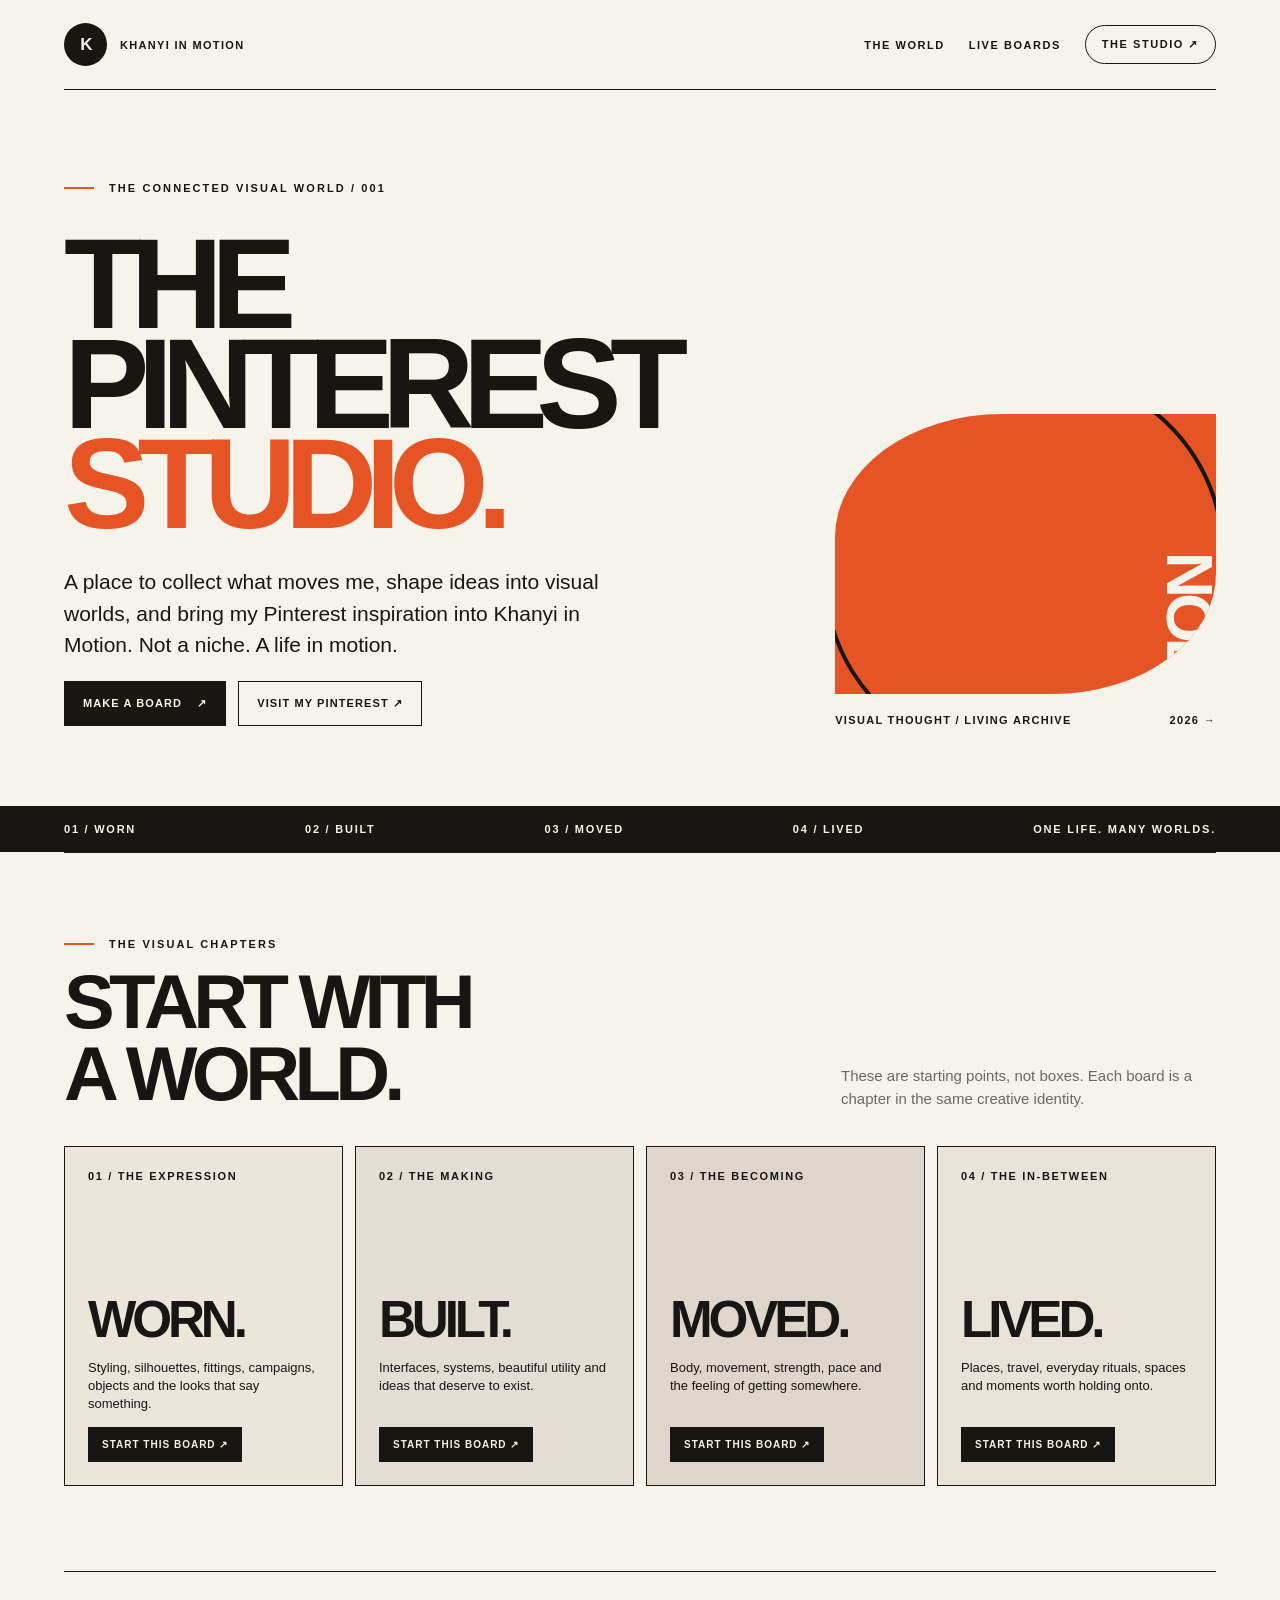
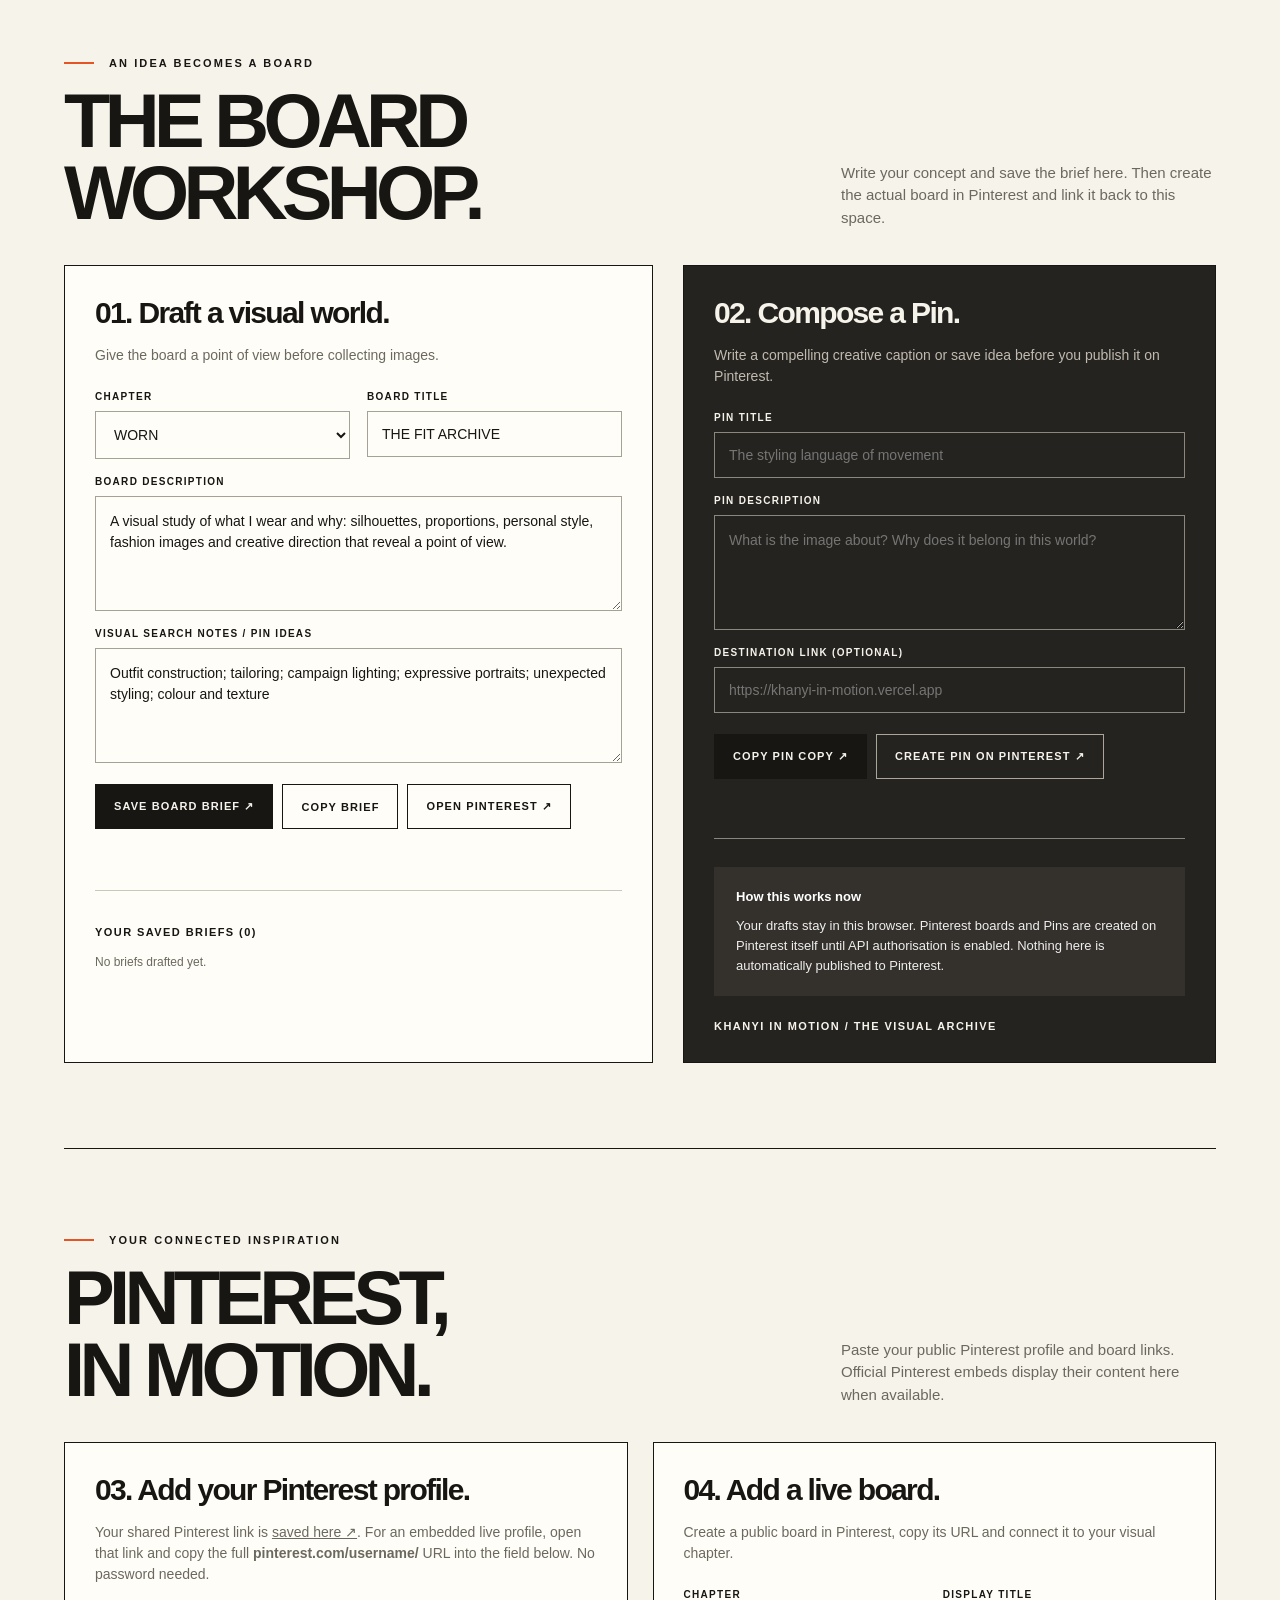
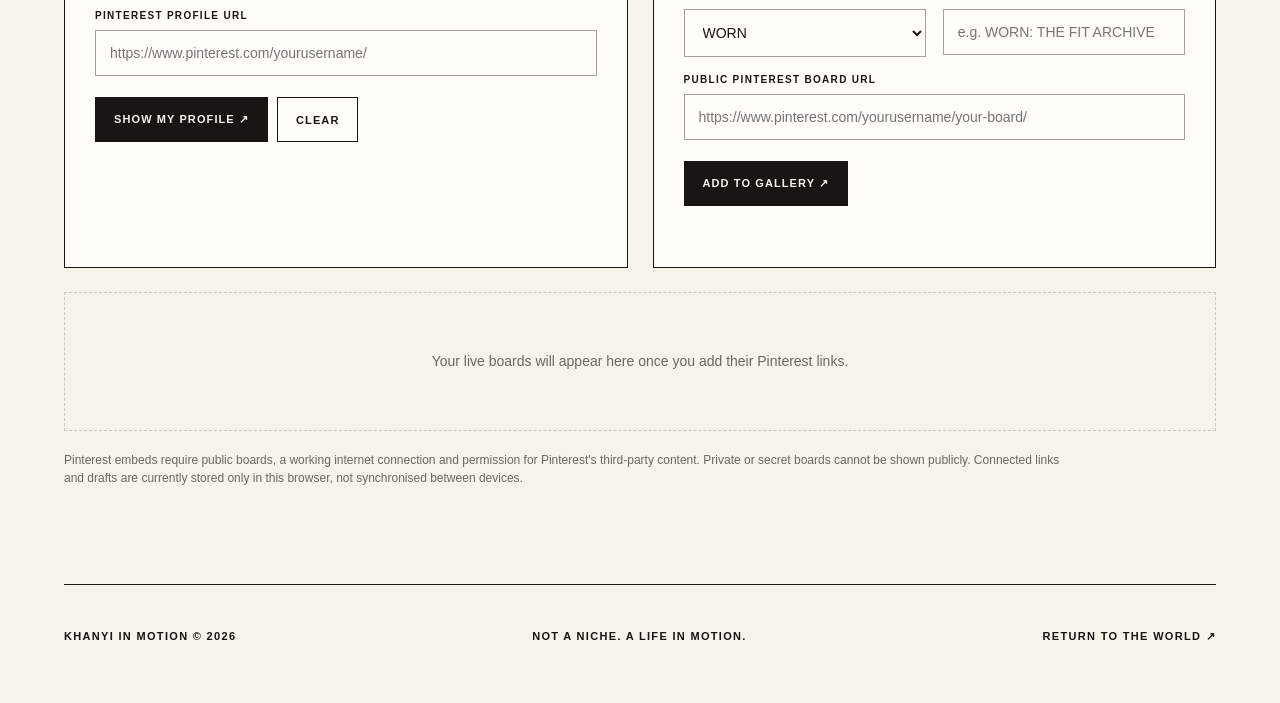
==== pinterest/index.html @ 7d97d0b6 "Link Siya's shared Pinterest URL from Pinterest Studio" ====
<!doctype html>
<html lang="en">
<head>
<meta charset="utf-8">
<meta name="viewport" content="width=device-width,initial-scale=1">
<meta name="theme-color" content="#f6f3eb">
<meta name="description" content="The Pinterest Studio — a living visual archive for Khanyi in Motion. Draft creative boards, connect public Pinterest boards and display them together.">
<title>Pinterest Studio — Khanyi in Motion</title>
<style>
:root{--paper:#f6f3eb;--ink:#171613;--line:#cbc7bd;--muted:#6b695f;--orange:#e65426;--cream:#ebe6da;--dark:#25231f;--white:#fffdf7}
*{box-sizing:border-box}html{scroll-behavior:smooth}body{margin:0;background:var(--paper);color:var(--ink);font-family:Arial,Helvetica,sans-serif;-webkit-font-smoothing:antialiased}
a{color:inherit}button,input,textarea,select{font:inherit}button{cursor:pointer}button:disabled{opacity:.55;cursor:not-allowed}
.skip{position:absolute;left:-9999px}.skip:focus{left:12px;top:10px;background:#fff;padding:12px;z-index:10}
.shell{max-width:1440px;padding:0 5vw;margin:auto}
.site-header{height:90px;display:flex;align-items:center;justify-content:space-between;border-bottom:1px solid var(--ink);gap:20px}
.wordmark{display:flex;align-items:center;gap:13px;text-decoration:none;font-size:11px;font-weight:900;letter-spacing:.12em}
.mark{display:grid;place-items:center;width:43px;height:43px;border-radius:50%;background:var(--ink);color:var(--paper);font-size:17px;letter-spacing:-.1em}
.header-nav{display:flex;align-items:center;gap:24px;font-size:11px;text-transform:uppercase;letter-spacing:.14em;font-weight:800}
.header-nav a{text-decoration:none}.header-nav a:hover{text-decoration:underline}
.header-nav .pill{border:1px solid var(--ink);border-radius:50px;padding:12px 16px}
.hero{display:grid;grid-template-columns:1.3fr .7fr;gap:5vw;padding:92px 0 80px;position:relative}
.eyebrow{font-size:11px;font-weight:900;letter-spacing:.19em;text-transform:uppercase;display:flex;gap:15px;align-items:center}
.eyebrow:before{content:"";width:30px;height:2px;background:var(--orange)}
h1,h2,h3,p{margin-top:0}
h1{font-size:clamp(68px,10vw,156px);letter-spacing:-.092em;line-height:.78;margin:40px 0 33px;font-weight:900;max-width:850px}
h1 span{color:var(--orange)}
.hero-copy{font-size:clamp(16px,1.8vw,21px);line-height:1.48;max-width:550px}
.hero-actions{display:flex;flex-wrap:wrap;align-items:center;gap:12px}
.hero-aside{display:flex;flex-direction:column;align-items:stretch;justify-content:flex-end;gap:20px}
.art{background:var(--orange);min-height:280px;position:relative;overflow:hidden;border-radius:44% 0 43% 0}
.art:before{content:"";position:absolute;width:105%;height:135%;top:-15%;left:-4%;border:4px solid var(--ink);border-radius:50%;transform:rotate(-32deg)}
.art:after{content:"MOTION";position:absolute;bottom:18px;right:18px;color:var(--paper);font-size:clamp(28px,5vw,70px);letter-spacing:-.08em;font-weight:900;transform:rotate(-90deg);transform-origin:80% 0}
.aside-note{display:flex;justify-content:space-between;gap:18px;font-size:11px;font-weight:700;letter-spacing:.12em;text-transform:uppercase}
.strip{background:var(--ink);color:var(--paper);padding:17px 0}
.strip .shell{display:flex;justify-content:space-between;gap:15px;flex-wrap:wrap;font-size:11px;letter-spacing:.16em;font-weight:900;text-transform:uppercase}
.section{padding:85px 0;border-top:1px solid var(--ink)}
.section-head{display:flex;align-items:flex-end;justify-content:space-between;gap:28px;margin-bottom:36px}
.section h2{font-size:clamp(40px,6vw,76px);letter-spacing:-.075em;line-height:.95;margin:16px 0 0;font-weight:900}
.section-head>p{max-width:375px;font-size:15px;color:var(--muted);line-height:1.5;margin-bottom:0}
.world-grid{display:grid;grid-template-columns:repeat(4,minmax(0,1fr));gap:12px}
.world-card{min-height:340px;border:1px solid var(--ink);padding:23px;display:flex;flex-direction:column;align-items:flex-start;transition:transform .18s,background .18s;background:var(--cream)}
.world-card:hover{transform:translateY(-5px)}
.world-card:nth-child(2){background:#e2ded3}.world-card:nth-child(3){background:#ded6ca}.world-card:nth-child(4){background:#e7e3d6}
.world-num{font-size:11px;letter-spacing:.15em;font-weight:900}
.world-title{font-size:clamp(36px,4vw,58px);letter-spacing:-.08em;line-height:1;margin:auto 0 14px;font-weight:900}
.world-desc{font-size:13px;line-height:1.4;max-width:230px;min-height:55px}
.cta{appearance:none;background:var(--ink);color:var(--paper);border:1px solid var(--ink);padding:15px 18px;font-size:11px;font-weight:900;letter-spacing:.1em;text-transform:uppercase;display:inline-flex;gap:15px;align-items:center;justify-content:center;text-decoration:none;transition:background .2s,color .2s}
.cta:hover{background:var(--orange);border-color:var(--orange);color:white}
.cta.alt{background:transparent;color:var(--ink)}.cta.alt:hover{background:var(--ink);color:white}
.cta.small{padding:11px 13px;font-size:10px}
.workspace{display:grid;grid-template-columns:minmax(0,1.05fr) minmax(0,.95fr);gap:30px}
.panel{border:1px solid var(--ink);background:var(--white);padding:30px}
.panel.dark{background:var(--dark);color:var(--paper)}
.panel h3{font-size:30px;letter-spacing:-.055em;margin:0 0 15px}
.panel-intro{color:var(--muted);font-size:14px;line-height:1.5;margin-bottom:25px}
.panel.dark .panel-intro{color:#c0bab0}
form{margin:0}.fields{display:grid;grid-template-columns:repeat(2,minmax(0,1fr));gap:17px}
.field{display:flex;flex-direction:column;gap:9px;min-width:0}.field.full{grid-column:1/-1}
.field label{font-size:10px;font-weight:900;text-transform:uppercase;letter-spacing:.13em}
.field input,.field textarea,.field select{background:transparent;color:var(--ink);border:1px solid #a5a196;border-radius:0;padding:14px;width:100%;outline:0;font-size:14px}
.field textarea{resize:vertical;min-height:115px;line-height:1.5}
.field input:focus,.field textarea:focus,.field select:focus{border-color:var(--orange);box-shadow:0 0 0 1px var(--orange)}
.panel.dark .field input,.panel.dark .field textarea,.panel.dark .field select{color:var(--paper);border-color:#8b877d}
.panel.dark .field select option{color:#222}
.actions{display:flex;flex-wrap:wrap;gap:9px;margin-top:21px}
.notice{font-size:12px;line-height:1.5;color:var(--muted);margin:20px 0 0}
.panel.dark .notice{color:#d5cfc4}
.alert{margin:15px 0 0;min-height:16px;font-size:12px;font-weight:700;color:var(--orange)}
.draft-list{margin-top:30px;border-top:1px solid var(--line);padding-top:20px}
.draft-list>h4{font-size:11px;letter-spacing:.13em;text-transform:uppercase}
.draft-item{display:flex;justify-content:space-between;gap:14px;padding:15px 0;border-bottom:1px solid var(--line);align-items:center}
.draft-item strong{display:block;font-size:15px}.draft-item span{display:block;font-size:11px;color:var(--muted);margin-top:5px}
.ghost-btn{background:none;border:0;padding:7px;color:var(--muted);text-decoration:underline;font-size:11px;cursor:pointer}
.ghost-btn:hover{color:var(--orange)}
.pin-divider{height:1px;background:#89867e;margin:28px 0}
.helpbox{padding:20px 22px;background:#34312d;color:#eee;line-height:1.55;font-size:13px}
.helpbox b{color:#fff}
.live-intro{display:grid;grid-template-columns:1fr 1fr;gap:25px;margin-bottom:24px}
.live-grid{display:grid;grid-template-columns:1fr 1fr;gap:25px}
.board-view{border:1px solid var(--ink);padding:18px;background:var(--white);min-width:0}
.board-view .embed-frame{min-height:250px;display:flex;align-items:flex-start;overflow:hidden;width:100%;padding-top:12px}
.board-view h3{font-size:22px;letter-spacing:-.045em;margin:10px 0}
.board-meta{font-size:10px;font-weight:900;letter-spacing:.13em;color:var(--orange);text-transform:uppercase}
.board-view a.external{font-size:11px;font-weight:800}
.board-toolbar{display:flex;justify-content:space-between;align-items:center;gap:12px}
.profile-view{padding:16px 0;min-height:30px;overflow:hidden}
.profile-view:empty{display:none}
.empty{padding:58px 20px;text-align:center;border:1px dashed var(--line);color:var(--muted);font-size:14px;line-height:1.5}
.full-span{grid-column:1/-1}
.small-print{font-size:12px;line-height:1.5;color:var(--muted);max-width:1000px}
footer{border-top:1px solid var(--ink);padding:45px 0 60px;display:flex;flex-wrap:wrap;justify-content:space-between;gap:20px;font-size:11px;font-weight:800;letter-spacing:.12em;text-transform:uppercase}
footer a{text-decoration:none}footer a:hover{text-decoration:underline}
@media(max-width:1000px){.world-grid{grid-template-columns:repeat(2,1fr)}.world-card{min-height:290px}.hero{padding:65px 0;grid-template-columns:1.4fr .6fr}.art{min-height:220px}}
@media(max-width:720px){.shell{padding:0 20px}.site-header{height:75px}.header-nav{gap:12px;font-size:9px}.header-nav .pill{padding:10px}.hero{display:block;padding:54px 0 65px}.hero-aside{display:none}h1{font-size:clamp(62px,16vw,110px);margin:34px 0}.hero-copy{font-size:17px}.section{padding:60px 0}.section-head{display:block}.section-head>p{margin-top:20px}.workspace,.live-intro,.live-grid{grid-template-columns:1fr}.panel{padding:22px}.world-grid{gap:8px}.world-card{min-height:275px;padding:17px}.world-title{font-size:38px}.world-desc{font-size:12px}.fields{grid-template-columns:1fr}.field.full{grid-column:auto}.strip .shell{gap:9px;font-size:9px}.header-nav a:first-child{display:none}}
@media(prefers-reduced-motion:reduce){html{scroll-behavior:auto}.world-card,.cta{transition:none}}
</style>
</head>
<body>
<a class="skip" href="#main">Skip to content</a>
<div class="shell">
  <header class="site-header">
    <a class="wordmark" href="/" aria-label="Return to Khanyi in Motion"><span class="mark">K</span><span>KHANYI IN MOTION</span></a>
    <nav class="header-nav" aria-label="Main"><a href="/">The world</a><a href="#boards">Live boards</a><a href="#studio" class="pill">The studio ↗</a></nav>
  </header>
  <main id="main">
    <section class="hero" aria-labelledby="hero-title">
      <div><div class="eyebrow">The connected visual world / 001</div>
        <h1 id="hero-title">THE<br>PINTEREST<br><span>STUDIO.</span></h1>
        <p class="hero-copy">A place to collect what moves me, shape ideas into visual worlds, and bring my Pinterest inspiration into Khanyi in Motion. Not a niche. A life in motion.</p>
        <div class="hero-actions"><a class="cta" href="#studio">Make a board <span aria-hidden="true">↗</span></a><a class="cta alt" href="https://pin.it/44q5RBLH4" target="_blank" rel="noopener noreferrer">Visit my Pinterest ↗</a></div>
      </div>
      <aside class="hero-aside" aria-hidden="true"><div class="art"></div><div class="aside-note"><span>Visual thought / living archive</span><span>2026 →</span></div></aside>
    </section>
  </main>
</div>
<div class="strip"><div class="shell"><span>01 / WORN</span><span>02 / BUILT</span><span>03 / MOVED</span><span>04 / LIVED</span><span>ONE LIFE. MANY WORLDS.</span></div></div>
<div class="shell">
  <section class="section" id="worlds" aria-labelledby="worlds-title">
    <div class="section-head"><div><div class="eyebrow">The visual chapters</div><h2 id="worlds-title">START WITH<br>A WORLD.</h2></div><p>These are starting points, not boxes. Each board is a chapter in the same creative identity.</p></div>
    <div class="world-grid">
      <article class="world-card"><div class="world-num">01 / THE EXPRESSION</div><div class="world-title">WORN.</div><p class="world-desc">Styling, silhouettes, fittings, campaigns, objects and the looks that say something.</p><button class="cta small" type="button" data-template="WORN">Start this board ↗</button></article>
      <article class="world-card"><div class="world-num">02 / THE MAKING</div><div class="world-title">BUILT.</div><p class="world-desc">Interfaces, systems, beautiful utility and ideas that deserve to exist.</p><button class="cta small" type="button" data-template="BUILT">Start this board ↗</button></article>
      <article class="world-card"><div class="world-num">03 / THE BECOMING</div><div class="world-title">MOVED.</div><p class="world-desc">Body, movement, strength, pace and the feeling of getting somewhere.</p><button class="cta small" type="button" data-template="MOVED">Start this board ↗</button></article>
      <article class="world-card"><div class="world-num">04 / THE IN-BETWEEN</div><div class="world-title">LIVED.</div><p class="world-desc">Places, travel, everyday rituals, spaces and moments worth holding onto.</p><button class="cta small" type="button" data-template="LIVED">Start this board ↗</button></article>
    </div>
  </section>
  <section class="section" id="studio" aria-labelledby="studio-title">
    <div class="section-head"><div><div class="eyebrow">An idea becomes a board</div><h2 id="studio-title">THE BOARD<br>WORKSHOP.</h2></div><p>Write your concept and save the brief here. Then create the actual board in Pinterest and link it back to this space.</p></div>
    <div class="workspace">
      <div class="panel">
        <h3>01. Draft a visual world.</h3><p class="panel-intro">Give the board a point of view before collecting images.</p>
        <form id="draft-form">
          <div class="fields">
            <div class="field"><label for="draft-world">Chapter</label><select id="draft-world"><option>WORN</option><option>BUILT</option><option>MOVED</option><option>LIVED</option></select></div>
            <div class="field"><label for="draft-name">Board title</label><input id="draft-name" maxlength="100" required placeholder="e.g. THE FIT ARCHIVE"></div>
            <div class="field full"><label for="draft-desc">Board description</label><textarea id="draft-desc" required maxlength="490" placeholder="What belongs in this visual world?"></textarea></div>
            <div class="field full"><label for="draft-ideas">Visual search notes / Pin ideas</label><textarea id="draft-ideas" placeholder="Materials, references, silhouettes, settings, lighting, colours..."></textarea></div>
          </div>
          <div class="actions"><button type="submit" class="cta">Save board brief ↗</button><button id="copy-brief" class="cta alt" type="button">Copy brief</button><button id="open-pinterest" class="cta alt" type="button">Open Pinterest ↗</button></div>
          <p id="draft-status" class="alert" role="status" aria-live="polite"></p>
        </form>
        <div class="draft-list"><h4>Your saved briefs <span id="draft-count">(0)</span></h4><div id="draft-items" class="small-print">No briefs drafted yet.</div></div>
      </div>
      <div class="panel dark">
        <h3>02. Compose a Pin.</h3><p class="panel-intro">Write a compelling creative caption or save idea before you publish it on Pinterest.</p>
        <div class="fields">
          <div class="field full"><label for="pin-title">Pin title</label><input id="pin-title" maxlength="100" placeholder="The styling language of movement"></div>
          <div class="field full"><label for="pin-desc">Pin description</label><textarea id="pin-desc" maxlength="500" placeholder="What is the image about? Why does it belong in this world?"></textarea></div>
          <div class="field full"><label for="pin-link">Destination link (optional)</label><input id="pin-link" type="url" placeholder="https://khanyi-in-motion.vercel.app"></div>
        </div>
        <div class="actions"><button id="copy-pin" type="button" class="cta">Copy Pin copy ↗</button><a class="cta alt" style="color:inherit;border-color:#aca69a" target="_blank" rel="noopener noreferrer" href="https://www.pinterest.com/">Create Pin on Pinterest ↗</a></div>
        <p id="pin-status" class="alert" role="status" aria-live="polite"></p>
        <div class="pin-divider"></div>
        <div class="helpbox"><b>How this works now</b><p style="margin:8px 0 0">Your drafts stay in this browser. Pinterest boards and Pins are created on Pinterest itself until API authorisation is enabled. Nothing here is automatically published to Pinterest.</p></div>
        <div style="margin-top:24px;font-size:11px;letter-spacing:.13em;font-weight:900">KHANYI IN MOTION / THE VISUAL ARCHIVE</div>
      </div>
    </div>
  </section>
  <section class="section" id="boards" aria-labelledby="boards-title">
    <div class="section-head"><div><div class="eyebrow">Your connected inspiration</div><h2 id="boards-title">PINTEREST,<br>IN MOTION.</h2></div><p>Paste your public Pinterest profile and board links. Official Pinterest embeds display their content here when available.</p></div>
    <div class="live-intro">
      <div class="panel">
        <h3>03. Add your Pinterest profile.</h3><p class="panel-intro">Your shared Pinterest link is <a href="https://pin.it/44q5RBLH4" target="_blank" rel="noopener noreferrer">saved here ↗</a>. For an embedded live profile, open that link and copy the full <b>pinterest.com/username/</b> URL into the field below. No password needed.</p>
        <form id="profile-form">
          <div class="field"><label for="profile-url">Pinterest profile URL</label><input id="profile-url" type="url" placeholder="https://www.pinterest.com/yourusername/" required></div>
          <div class="actions"><button class="cta" type="submit">Show my profile ↗</button><button id="clear-profile" class="cta alt" type="button">Clear</button></div>
          <p class="alert" id="profile-status" role="status" aria-live="polite"></p>
        </form>
        <div class="profile-view" id="profile-view" aria-label="Embedded Pinterest profile"></div>
      </div>
      <div class="panel">
        <h3>04. Add a live board.</h3><p class="panel-intro">Create a public board in Pinterest, copy its URL and connect it to your visual chapter.</p>
        <form id="board-form">
          <div class="fields">
            <div class="field"><label for="board-world">Chapter</label><select id="board-world"><option>WORN</option><option>BUILT</option><option>MOVED</option><option>LIVED</option></select></div>
            <div class="field"><label for="board-name">Display title</label><input id="board-name" required maxlength="90" placeholder="e.g. WORN: THE FIT ARCHIVE"></div>
            <div class="field full"><label for="board-url">Public Pinterest board URL</label><input id="board-url" type="url" required placeholder="https://www.pinterest.com/yourusername/your-board/"></div>
          </div>
          <div class="actions"><button class="cta" type="submit">Add to gallery ↗</button></div>
          <p class="alert" id="board-status" role="status" aria-live="polite"></p>
        </form>
      </div>
    </div>
    <div class="live-grid" id="board-grid"><div class="empty full-span">Your live boards will appear here once you add their Pinterest links.</div></div>
    <p class="small-print" style="margin-top:20px">Pinterest embeds require public boards, a working internet connection and permission for Pinterest's third-party content. Private or secret boards cannot be shown publicly. Connected links and drafts are currently stored only in this browser, not synchronised between devices.</p>
  </section>
  <footer><span>KHANYI IN MOTION © 2026</span><span>NOT A NICHE. A LIFE IN MOTION.</span><a href="/">Return to the world ↗</a></footer>
</div>
<script>
(function(){
  "use strict";
  var STORAGE="kim-pinterest-studio-v1";
  var templates={
    WORN:{title:"THE FIT ARCHIVE",desc:"A visual study of what I wear and why: silhouettes, proportions, personal style, fashion images and creative direction that reveal a point of view.",ideas:"Outfit construction; tailoring; campaign lighting; expressive portraits; unexpected styling; colour and texture"},
    BUILT:{title:"THINGS I WANT TO BUILD",desc:"Technology can be beautiful. A collection of interfaces, objects, systems and creative ideas that bring utility and feeling together.",ideas:"Editorial interfaces; information architecture; digital product ideas; interaction details; design systems; tangible inventions"},
    MOVED:{title:"A BODY IN MOTION",desc:"Strength, pace and possibility. Visual references for training, transformation, movement, recovery and everything that keeps me becoming.",ideas:"Running photography; training rituals; dynamic poses; sport styling; textures of movement; recovery"},
    LIVED:{title:"THE LIFE BETWEEN",desc:"The places, moments and rituals that shape a life beyond one category: rooms, journeys, ordinary beauty and extraordinary stories.",ideas:"Travel journals; warm interiors; favourite places; tablescapes; daily rituals; fleeting moments"}
  };
  function $(id){return document.getElementById(id)}
  function load(){try{var raw=JSON.parse(localStorage.getItem(STORAGE)||"{}");return {profile:typeof raw.profile==="string"?raw.profile:"",boards:Array.isArray(raw.boards)?raw.boards:[],drafts:Array.isArray(raw.drafts)?raw.drafts:[]}}catch(e){return {profile:"",boards:[],drafts:[]}}}
  var state=load();
  function persist(){try{localStorage.setItem(STORAGE,JSON.stringify(state));return true}catch(e){return false}}
  function status(id,message){$(id).textContent=message}
  function validPinterest(raw,minParts){try{var url=new URL(raw.trim());var host=url.hostname.toLowerCase();if(url.protocol!=="https:"||!(host==="pinterest.com"||host==="www.pinterest.com"||host.endsWith(".pinterest.com")))return null;var parts=url.pathname.split("/").filter(Boolean);if(parts.length<minParts||["pin","search","ideas","settings","business","today","_"].includes(parts[0].toLowerCase()))return null;url.search="";url.hash="";url.hostname="www.pinterest.com";return url.toString()}catch(e){return null}}
  function el(tag,className,textContent){var node=document.createElement(tag);if(className)node.className=className;if(textContent!==undefined)node.textContent=textContent;return node}
  function rebuildPinterest(){if(window.PinUtils&&typeof window.PinUtils.build==="function"){window.PinUtils.build()}else if(!document.querySelector('script[data-pinterest-script]')){var s=document.createElement("script");s.src="https://assets.pinterest.com/js/pinit.js";s.async=true;s.defer=true;s.setAttribute("data-pinterest-script","1");document.body.appendChild(s)}}
  function embedLink(url,kind){var anchor=el("a");anchor.href=url;anchor.setAttribute("data-pin-do",kind);anchor.setAttribute("data-pin-board-width","440");anchor.setAttribute("data-pin-scale-height","270");anchor.setAttribute("data-pin-scale-width","85");anchor.textContent="View on Pinterest";anchor.target="_blank";anchor.rel="noopener noreferrer";return anchor}
  function paintProfile(){var view=$("profile-view");view.replaceChildren();$("profile-url").value=state.profile;if(state.profile){view.appendChild(embedLink(state.profile,"embedUser"));rebuildPinterest()}}
  function paintBoards(){var grid=$("board-grid");grid.replaceChildren();if(!state.boards.length){grid.appendChild(el("div","empty full-span","Your live boards will appear here once you add their Pinterest links."));return}
    state.boards.forEach(function(board){
      var card=el("article","board-view");var bar=el("div","board-toolbar");bar.appendChild(el("span","board-meta",board.world+" / CONNECTED"));
      var del=el("button","ghost-btn","Remove");del.type="button";del.setAttribute("aria-label","Remove "+board.title);
      del.addEventListener("click",function(){state.boards=state.boards.filter(function(b){return b.id!==board.id});persist();paintBoards()});bar.appendChild(del);card.appendChild(bar);
      card.appendChild(el("h3","",board.title));
      var frame=el("div","embed-frame");frame.appendChild(embedLink(board.url,"embedBoard"));card.appendChild(frame);
      var ext=el("a","external","Open original board ↗");ext.href=board.url;ext.target="_blank";ext.rel="noopener noreferrer";card.appendChild(ext);grid.appendChild(card)
    });rebuildPinterest()
  }
  function paintDrafts(){var view=$("draft-items");view.replaceChildren();$("draft-count").textContent="("+state.drafts.length+")";if(!state.drafts.length){view.appendChild(el("p","small-print","No briefs drafted yet."));return}
    state.drafts.forEach(function(d){
      var row=el("div","draft-item");var content=el("div");content.appendChild(el("strong","",d.title));content.appendChild(el("span","",d.world+" / board brief"));row.appendChild(content);
      var controls=el("div");var loadButton=el("button","ghost-btn","Edit");loadButton.type="button";loadButton.addEventListener("click",function(){prefill(d.world,d);$("studio").scrollIntoView({behavior:"smooth"})});controls.appendChild(loadButton);
      var remove=el("button","ghost-btn","Delete");remove.type="button";remove.addEventListener("click",function(){state.drafts=state.drafts.filter(function(item){return item.id!==d.id});persist();paintDrafts()});controls.appendChild(remove);row.appendChild(controls);view.appendChild(row)
    })
  }
  function prefill(world,data){var t=data||templates[world];$("draft-world").value=world;$("draft-name").value=t.title;$("draft-desc").value=t.desc;$("draft-ideas").value=t.ideas;$("draft-status").textContent=""}
  function brief(){return "KHANYI IN MOTION — "+$("draft-world").value+"\nBOARD: "+$("draft-name").value.trim()+"\n\n"+$("draft-desc").value.trim()+"\n\nVISUAL NOTES\n"+$("draft-ideas").value.trim()}
  function copy(text,id){if(navigator.clipboard&&window.isSecureContext){navigator.clipboard.writeText(text).then(function(){status(id,"Copied to clipboard.")}).catch(function(){fallbackCopy(text,id)})}else fallbackCopy(text,id)}
  function fallbackCopy(text,id){var input=document.createElement("textarea");input.value=text;input.style.position="fixed";input.style.left="-9999px";document.body.appendChild(input);input.select();try{document.execCommand("copy");status(id,"Copied to clipboard.")}catch(e){status(id,"Copy failed. Please select and copy your text manually.")}input.remove()}
  document.querySelectorAll("[data-template]").forEach(function(button){button.addEventListener("click",function(){var world=button.getAttribute("data-template");prefill(world);$("studio").scrollIntoView({behavior:"smooth"})})});
  $("draft-form").addEventListener("submit",function(e){e.preventDefault();var entry={id:Date.now().toString(36)+"-"+Math.random().toString(36).slice(2,6),world:$("draft-world").value,title:$("draft-name").value.trim(),desc:$("draft-desc").value.trim(),ideas:$("draft-ideas").value.trim()};if(!entry.title||!entry.desc)return;state.drafts.unshift(entry);state.drafts=state.drafts.slice(0,100);status("draft-status",persist()?"Board brief saved in this browser.":"Unable to save on this device.");paintDrafts()});
  $("copy-brief").addEventListener("click",function(){copy(brief(),"draft-status")});
  $("open-pinterest").addEventListener("click",function(){window.open("https://www.pinterest.com/","_blank","noopener,noreferrer");status("draft-status","Create the board on Pinterest, then paste its public URL in section 04 below.")});
  $("copy-pin").addEventListener("click",function(){var copyText=[$("pin-title").value.trim(),$("pin-desc").value.trim(),$("pin-link").value.trim()].filter(Boolean).join("\n\n");if(copyText)copy(copyText,"pin-status");else status("pin-status","Write a title or description first.")});
  $("profile-form").addEventListener("submit",function(e){e.preventDefault();var url=validPinterest($("profile-url").value,1);if(!url||new URL(url).pathname.split("/").filter(Boolean).length!==1){status("profile-status","Enter a full Pinterest profile URL ending in your username.");return}state.profile=url;persist();paintProfile();status("profile-status","Profile link saved in this browser.")});
  $("clear-profile").addEventListener("click",function(){state.profile="";persist();paintProfile();status("profile-status","Profile link cleared.")});
  $("board-form").addEventListener("submit",function(e){e.preventDefault();var url=validPinterest($("board-url").value,2);if(!url){status("board-status","Enter a public Pinterest board URL with username and board slug.");return}var name=$("board-name").value.trim();if(!name)return;var exists=state.boards.some(function(item){return item.url===url});if(exists){status("board-status","That board has already been added.");return}
    state.boards.unshift({id:Date.now().toString(36)+"-"+Math.random().toString(36).slice(2,6),world:$("board-world").value,title:name,url:url});persist();paintBoards();$("board-name").value="";$("board-url").value="";status("board-status","Board added. Pinterest may take a moment to render its embed.")
  });
  prefill("WORN");paintDrafts();paintBoards();paintProfile()
})();
</script>
<noscript><div style="padding:24px;background:#fff6eb">JavaScript is required to save briefs and display connected Pinterest boards.</div></noscript>
</body>
</html>
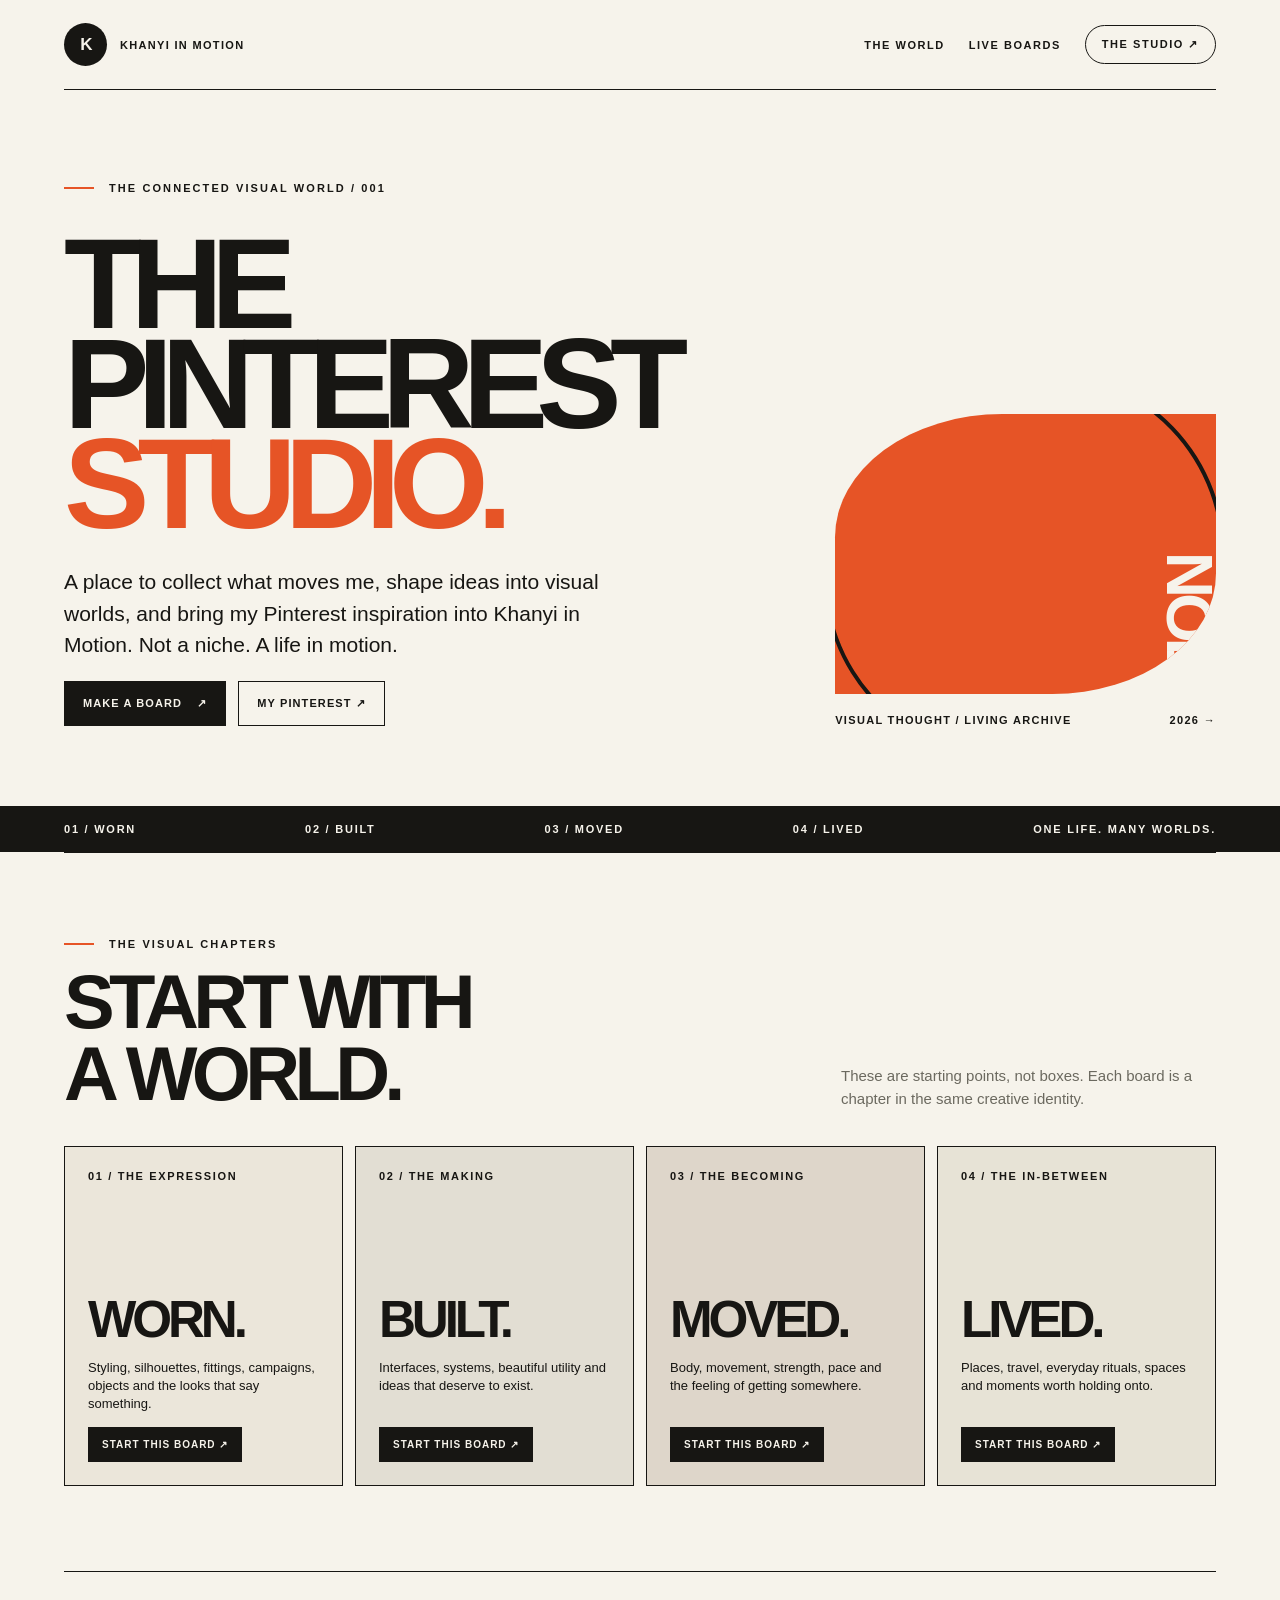
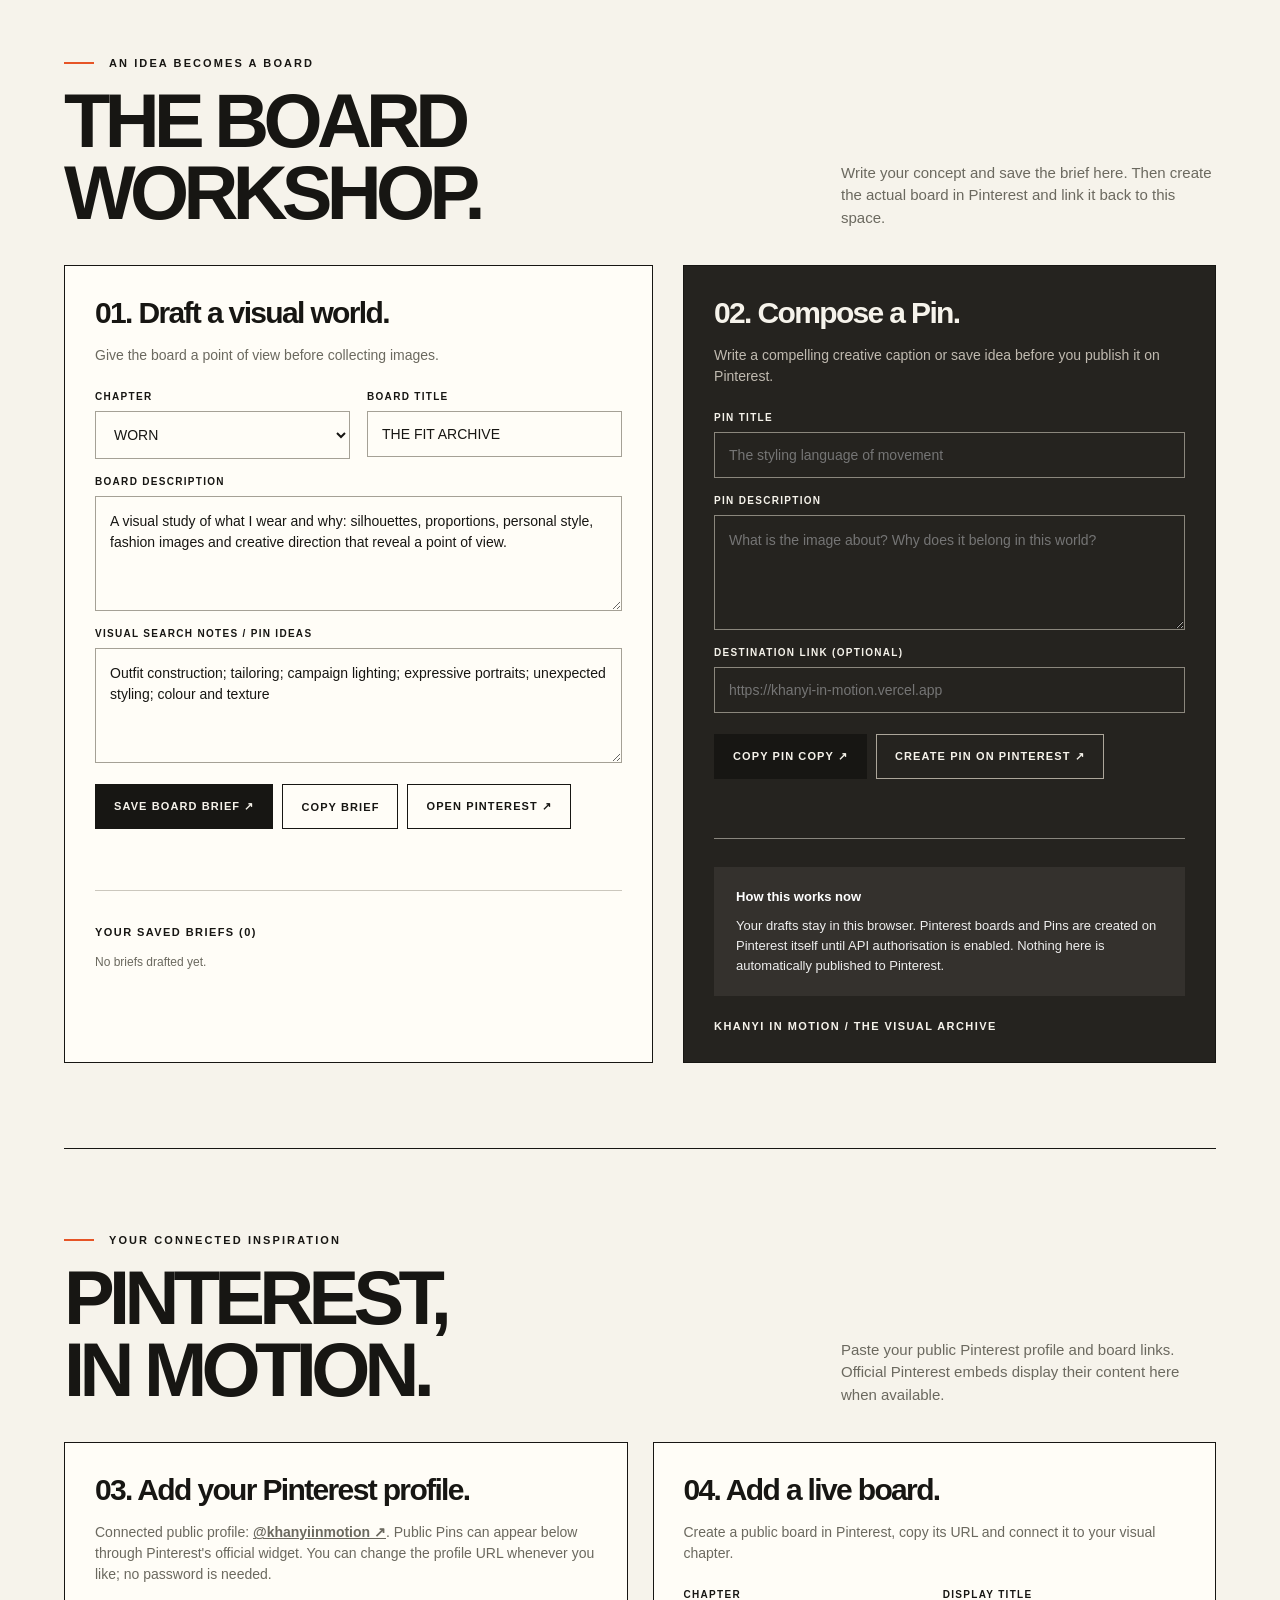
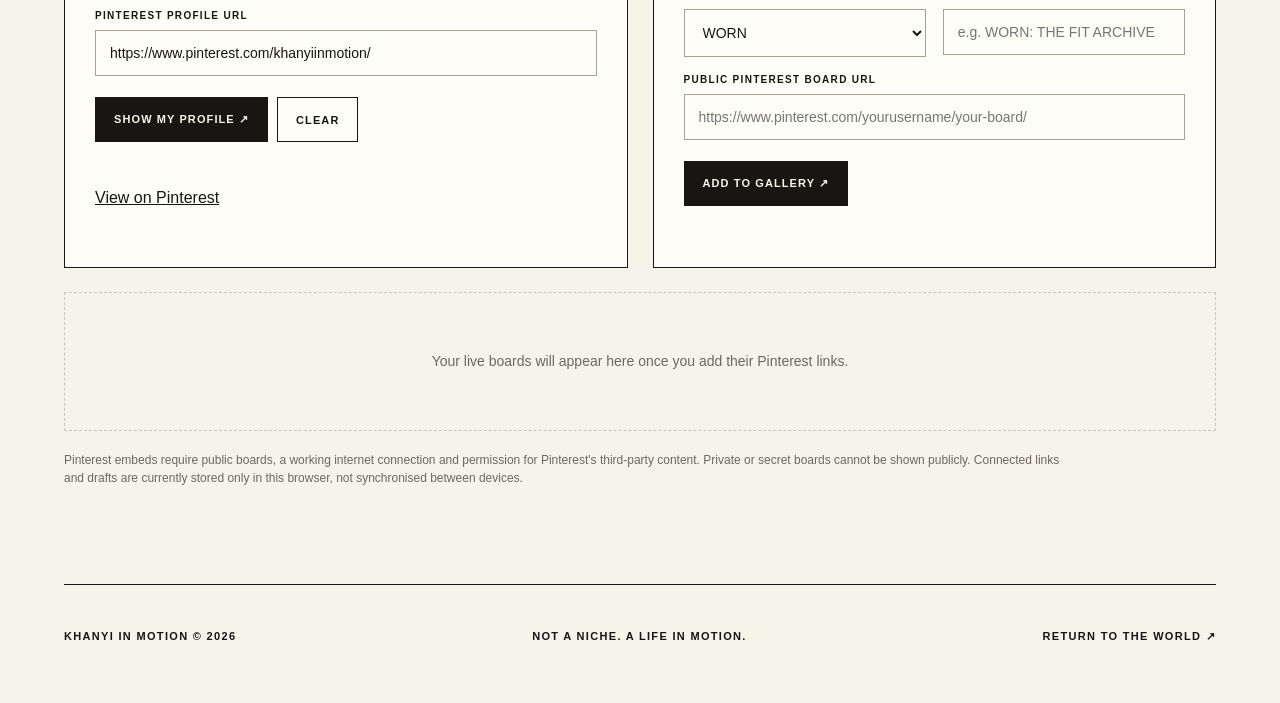
==== commit e49ad97a: "Embed verified @khanyiinmotion Pinterest profile by default" ====
--- a/pinterest/index.html
+++ b/pinterest/index.html
@@ -107,7 +107,7 @@
       <div><div class="eyebrow">The connected visual world / 001</div>
         <h1 id="hero-title">THE<br>PINTEREST<br><span>STUDIO.</span></h1>
         <p class="hero-copy">A place to collect what moves me, shape ideas into visual worlds, and bring my Pinterest inspiration into Khanyi in Motion. Not a niche. A life in motion.</p>
-        <div class="hero-actions"><a class="cta" href="#studio">Make a board <span aria-hidden="true">↗</span></a><a class="cta alt" href="https://pin.it/44q5RBLH4" target="_blank" rel="noopener noreferrer">Visit my Pinterest ↗</a></div>
+        <div class="hero-actions"><a class="cta" href="#studio">Make a board <span aria-hidden="true">↗</span></a><a class="cta alt" href="https://www.pinterest.com/khanyiinmotion/" target="_blank" rel="noopener noreferrer">My Pinterest ↗</a></div>
       </div>
       <aside class="hero-aside" aria-hidden="true"><div class="art"></div><div class="aside-note"><span>Visual thought / living archive</span><span>2026 →</span></div></aside>
     </section>
@@ -160,7 +160,7 @@
     <div class="section-head"><div><div class="eyebrow">Your connected inspiration</div><h2 id="boards-title">PINTEREST,<br>IN MOTION.</h2></div><p>Paste your public Pinterest profile and board links. Official Pinterest embeds display their content here when available.</p></div>
     <div class="live-intro">
       <div class="panel">
-        <h3>03. Add your Pinterest profile.</h3><p class="panel-intro">Your shared Pinterest link is <a href="https://pin.it/44q5RBLH4" target="_blank" rel="noopener noreferrer">saved here ↗</a>. For an embedded live profile, open that link and copy the full <b>pinterest.com/username/</b> URL into the field below. No password needed.</p>
+        <h3>03. Add your Pinterest profile.</h3><p class="panel-intro">Connected public profile: <a href="https://www.pinterest.com/khanyiinmotion/" target="_blank" rel="noopener noreferrer"><b>@khanyiinmotion ↗</b></a>. Public Pins can appear below through Pinterest's official widget. You can change the profile URL whenever you like; no password is needed.</p>
         <form id="profile-form">
           <div class="field"><label for="profile-url">Pinterest profile URL</label><input id="profile-url" type="url" placeholder="https://www.pinterest.com/yourusername/" required></div>
           <div class="actions"><button class="cta" type="submit">Show my profile ↗</button><button id="clear-profile" class="cta alt" type="button">Clear</button></div>
@@ -197,7 +197,7 @@
     LIVED:{title:"THE LIFE BETWEEN",desc:"The places, moments and rituals that shape a life beyond one category: rooms, journeys, ordinary beauty and extraordinary stories.",ideas:"Travel journals; warm interiors; favourite places; tablescapes; daily rituals; fleeting moments"}
   };
   function $(id){return document.getElementById(id)}
-  function load(){try{var raw=JSON.parse(localStorage.getItem(STORAGE)||"{}");return {profile:typeof raw.profile==="string"?raw.profile:"",boards:Array.isArray(raw.boards)?raw.boards:[],drafts:Array.isArray(raw.drafts)?raw.drafts:[]}}catch(e){return {profile:"",boards:[],drafts:[]}}}
+  function load(){try{var raw=JSON.parse(localStorage.getItem(STORAGE)||"{}");return {profile:typeof raw.profile==="string"?raw.profile:"https://www.pinterest.com/khanyiinmotion/",boards:Array.isArray(raw.boards)?raw.boards:[],drafts:Array.isArray(raw.drafts)?raw.drafts:[]}}catch(e){return {profile:"",boards:[],drafts:[]}}}
   var state=load();
   function persist(){try{localStorage.setItem(STORAGE,JSON.stringify(state));return true}catch(e){return false}}
   function status(id,message){$(id).textContent=message}
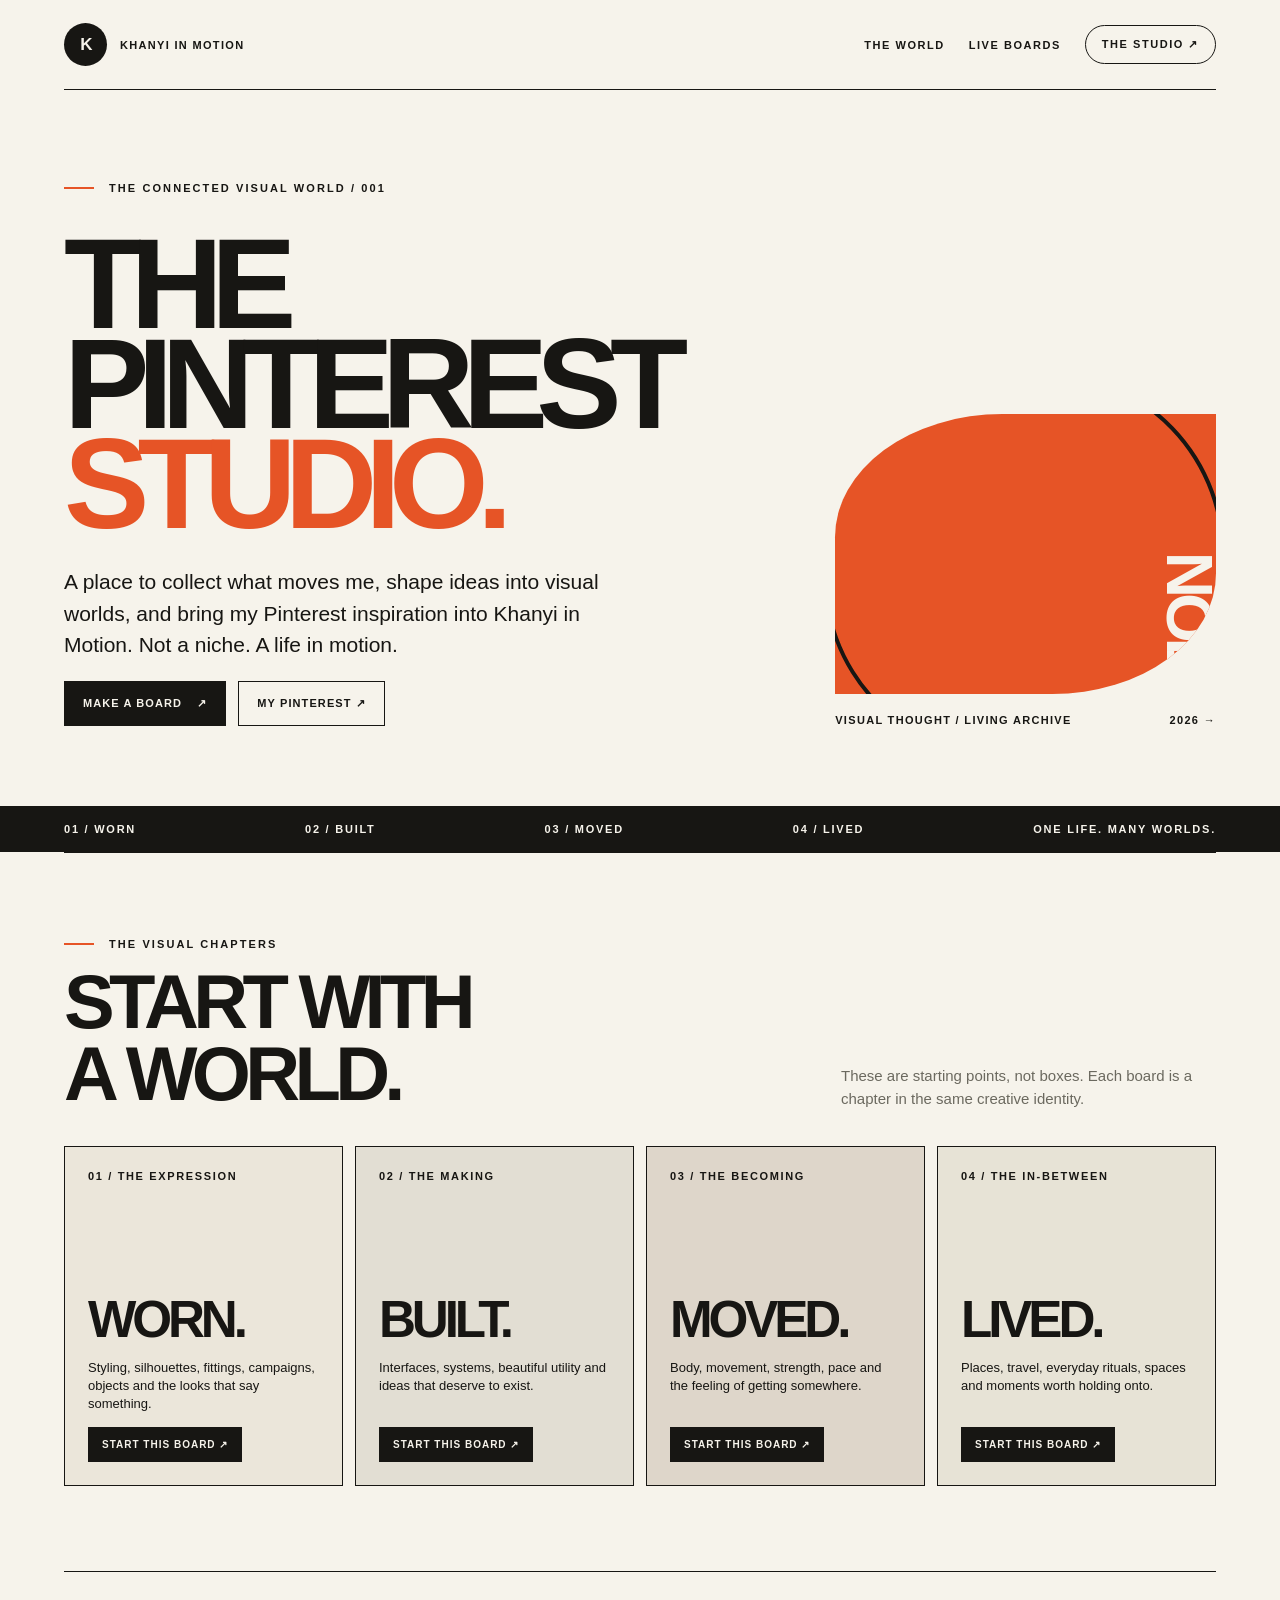
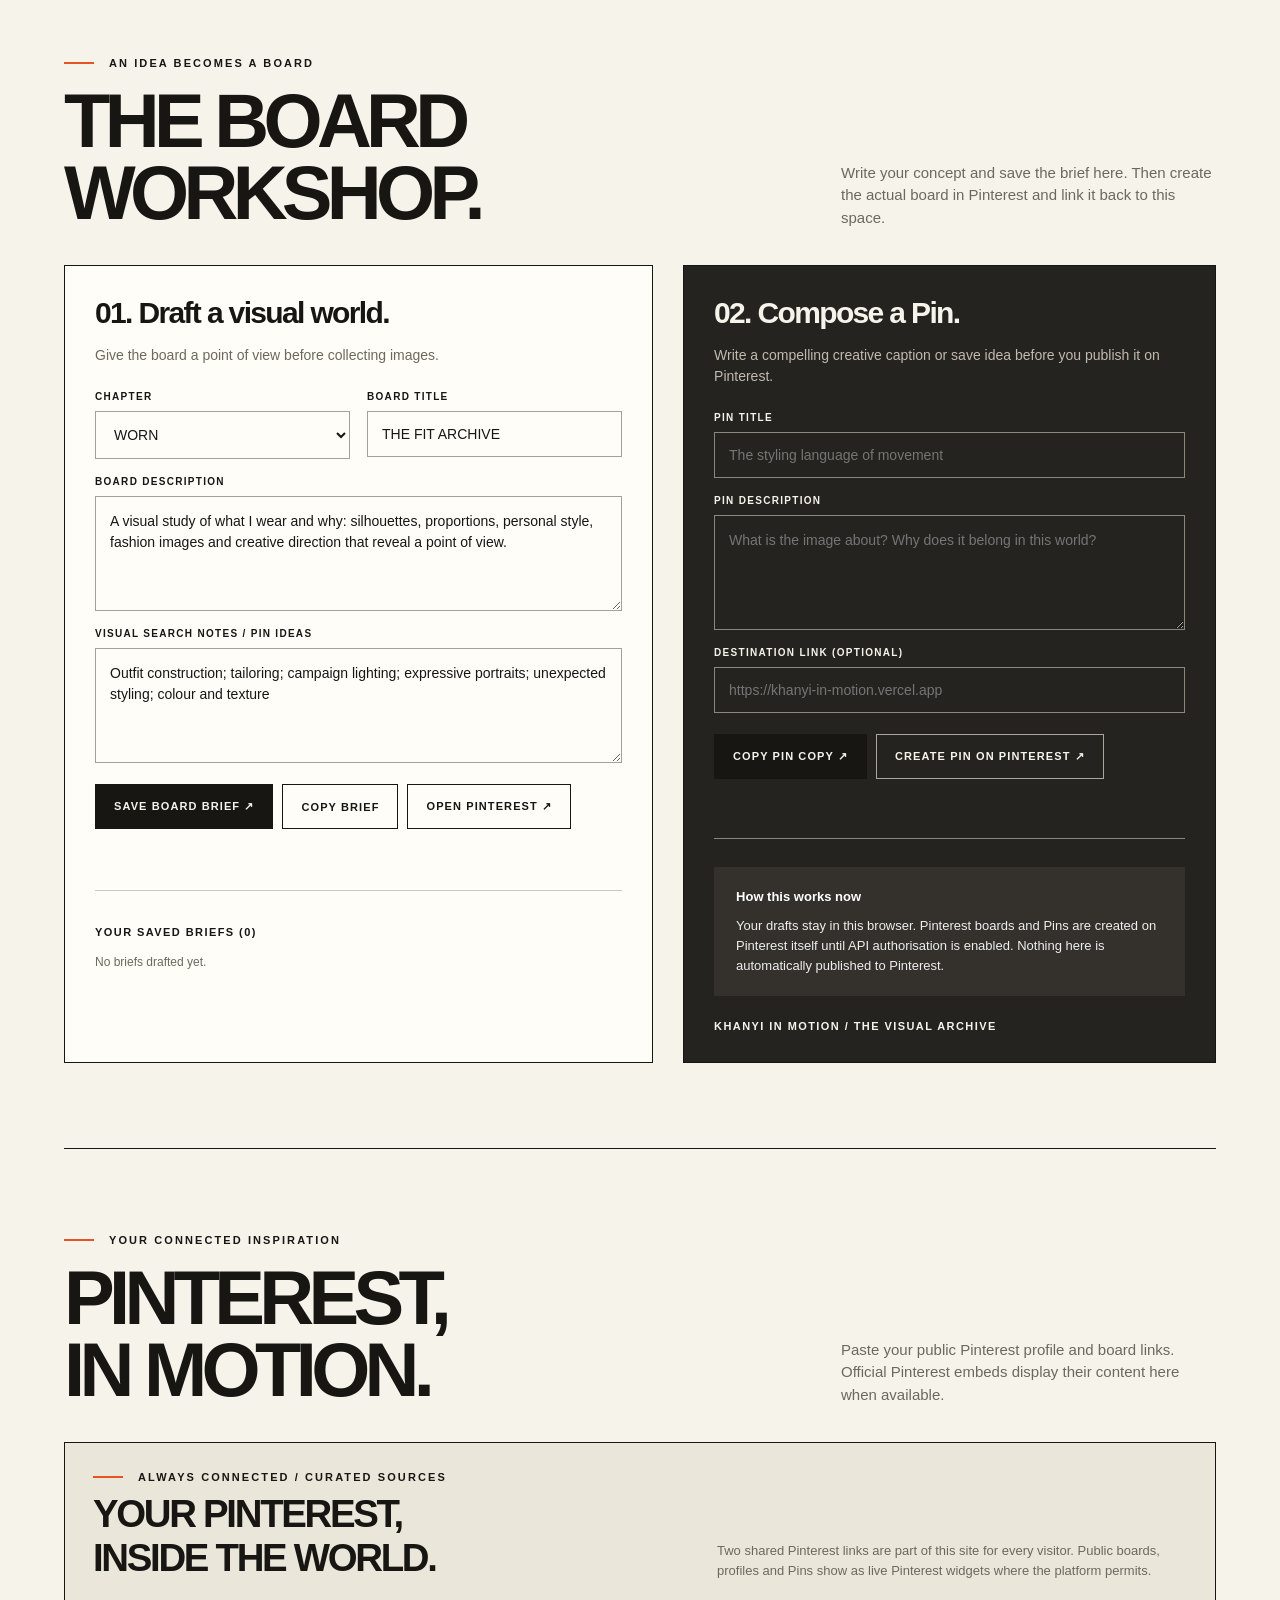
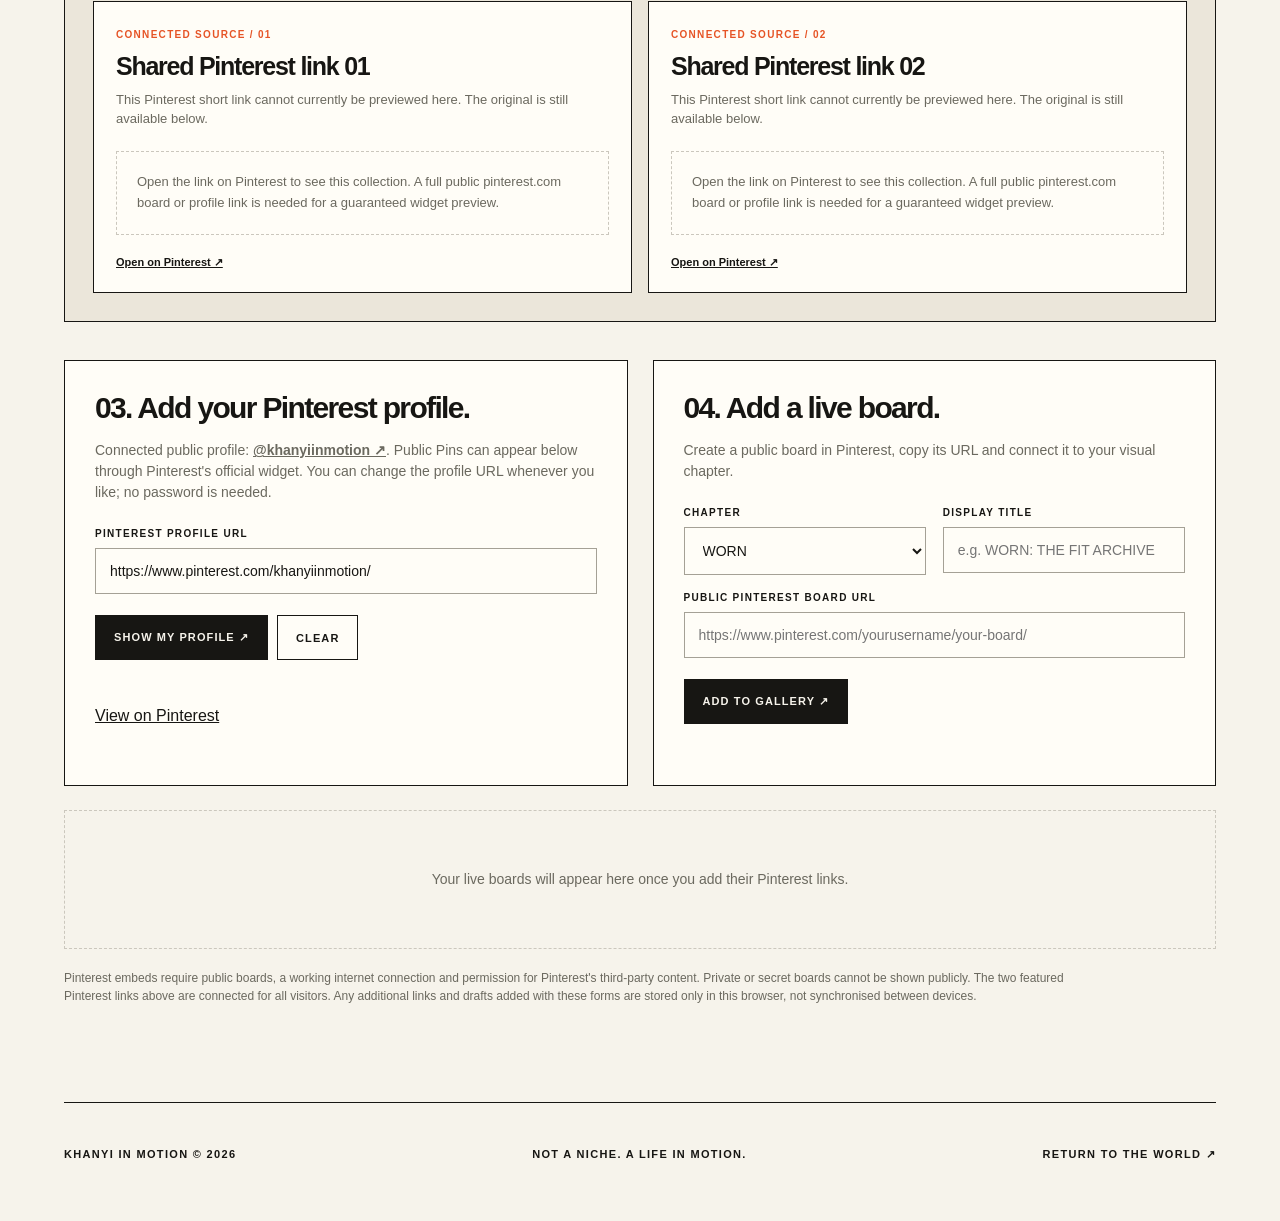
==== commit ef72be01: "Integrate always-on Pinterest embeds into existing Studio" ====
--- a/pinterest/index.html
+++ b/pinterest/index.html
@@ -93,6 +93,27 @@
 @media(max-width:1000px){.world-grid{grid-template-columns:repeat(2,1fr)}.world-card{min-height:290px}.hero{padding:65px 0;grid-template-columns:1.4fr .6fr}.art{min-height:220px}}
 @media(max-width:720px){.shell{padding:0 20px}.site-header{height:75px}.header-nav{gap:12px;font-size:9px}.header-nav .pill{padding:10px}.hero{display:block;padding:54px 0 65px}.hero-aside{display:none}h1{font-size:clamp(62px,16vw,110px);margin:34px 0}.hero-copy{font-size:17px}.section{padding:60px 0}.section-head{display:block}.section-head>p{margin-top:20px}.workspace,.live-intro,.live-grid{grid-template-columns:1fr}.panel{padding:22px}.world-grid{gap:8px}.world-card{min-height:275px;padding:17px}.world-title{font-size:38px}.world-desc{font-size:12px}.fields{grid-template-columns:1fr}.field.full{grid-column:auto}.strip .shell{gap:9px;font-size:9px}.header-nav a:first-child{display:none}}
 @media(prefers-reduced-motion:reduce){html{scroll-behavior:auto}.world-card,.cta{transition:none}}
+
+/* Site-wide Pinterest links (not stored in a visitor's browser). */
+.featured-links{margin:0 0 38px;padding:28px;border:1px solid var(--ink);background:var(--cream)}
+.featured-links-heading{display:flex;align-items:flex-end;justify-content:space-between;gap:22px;margin-bottom:21px}
+.featured-links-heading h3{font-size:clamp(24px,3vw,40px);letter-spacing:-.06em;margin:9px 0 0}
+.featured-links-heading p{font-size:13px;line-height:1.5;max-width:470px;color:var(--muted);margin:0}
+.featured-links-grid{display:grid;grid-template-columns:repeat(2,minmax(0,1fr));gap:16px}
+.featured-pinterest-card{background:var(--white);border:1px solid var(--ink);padding:22px;min-width:0}
+.featured-pinterest-card h3{font-size:25px;letter-spacing:-.05em;margin:10px 0}
+.featured-pinterest-help{font-size:13px;line-height:1.45;color:var(--muted);min-height:38px}
+.featured-pinterest-preview{min-height:110px;max-width:100%;overflow:hidden;padding:9px 0 16px}
+.featured-pinterest-placeholder{font-size:13px;line-height:1.6;color:var(--muted);border:1px dashed var(--line);padding:20px;margin:0}
+.featured-pinterest-card a.external{font-size:11px;font-weight:800}
+@media(max-width:720px){
+  .featured-links{padding:18px;margin-bottom:30px}
+  .featured-links-heading{display:block}
+  .featured-links-heading p{margin-top:12px}
+  .featured-links-grid{grid-template-columns:1fr}
+  .featured-pinterest-card{padding:17px}
+}
+
 </style>
 </head>
 <body>
@@ -158,6 +179,14 @@
   </section>
   <section class="section" id="boards" aria-labelledby="boards-title">
     <div class="section-head"><div><div class="eyebrow">Your connected inspiration</div><h2 id="boards-title">PINTEREST,<br>IN MOTION.</h2></div><p>Paste your public Pinterest profile and board links. Official Pinterest embeds display their content here when available.</p></div>
+
+    <div class="featured-links" aria-labelledby="featured-title">
+      <div class="featured-links-heading">
+        <div><div class="eyebrow">Always connected / curated sources</div><h3 id="featured-title">YOUR PINTEREST,<br>INSIDE THE WORLD.</h3></div>
+        <p>Two shared Pinterest links are part of this site for every visitor. Public boards, profiles and Pins show as live Pinterest widgets where the platform permits.</p>
+      </div>
+      <div class="featured-links-grid" id="featured-pinterest" aria-label="Featured Pinterest links"></div>
+    </div>
     <div class="live-intro">
       <div class="panel">
         <h3>03. Add your Pinterest profile.</h3><p class="panel-intro">Connected public profile: <a href="https://www.pinterest.com/khanyiinmotion/" target="_blank" rel="noopener noreferrer"><b>@khanyiinmotion ↗</b></a>. Public Pins can appear below through Pinterest's official widget. You can change the profile URL whenever you like; no password is needed.</p>
@@ -182,7 +211,7 @@
       </div>
     </div>
     <div class="live-grid" id="board-grid"><div class="empty full-span">Your live boards will appear here once you add their Pinterest links.</div></div>
-    <p class="small-print" style="margin-top:20px">Pinterest embeds require public boards, a working internet connection and permission for Pinterest's third-party content. Private or secret boards cannot be shown publicly. Connected links and drafts are currently stored only in this browser, not synchronised between devices.</p>
+    <p class="small-print" style="margin-top:20px">Pinterest embeds require public boards, a working internet connection and permission for Pinterest's third-party content. Private or secret boards cannot be shown publicly. The two featured Pinterest links above are connected for all visitors. Any additional links and drafts added with these forms are stored only in this browser, not synchronised between devices.</p>
   </section>
   <footer><span>KHANYI IN MOTION © 2026</span><span>NOT A NICHE. A LIFE IN MOTION.</span><a href="/">Return to the world ↗</a></footer>
 </div>
@@ -241,5 +270,6 @@
 })();
 </script>
 <noscript><div style="padding:24px;background:#fff6eb">JavaScript is required to save briefs and display connected Pinterest boards.</div></noscript>
+<script defer src="/pinterest/live-links.js"></script>
 </body>
 </html>
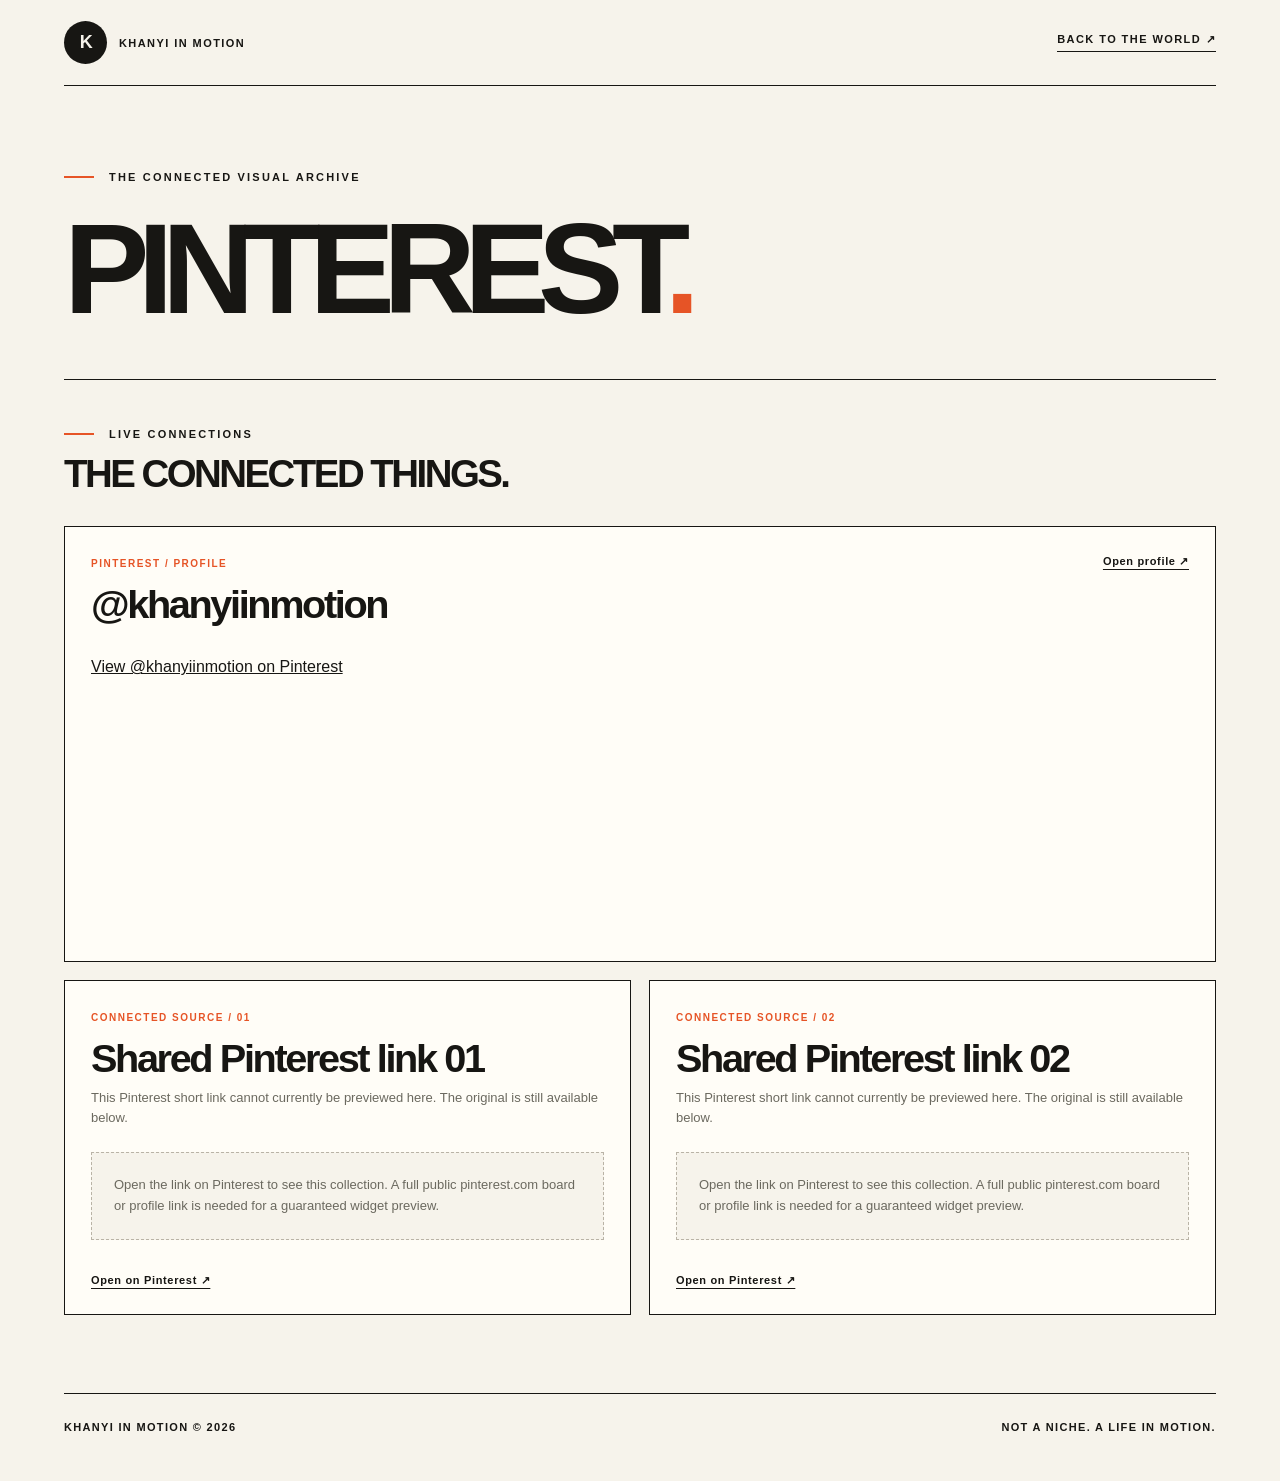
==== commit 142dc63b: "Simplify Pinterest page to connected profile and links only" ====
--- a/pinterest/index.html
+++ b/pinterest/index.html
@@ -2,274 +2,94 @@
 <html lang="en">
 <head>
 <meta charset="utf-8">
-<meta name="viewport" content="width=device-width,initial-scale=1">
+<meta name="viewport" content="width=device-width, initial-scale=1">
 <meta name="theme-color" content="#f6f3eb">
-<meta name="description" content="The Pinterest Studio — a living visual archive for Khanyi in Motion. Draft creative boards, connect public Pinterest boards and display them together.">
-<title>Pinterest Studio — Khanyi in Motion</title>
+<meta name="description" content="Khanyi in Motion — connected Pinterest profile and boards.">
+<title>Pinterest — Khanyi in Motion</title>
 <style>
-:root{--paper:#f6f3eb;--ink:#171613;--line:#cbc7bd;--muted:#6b695f;--orange:#e65426;--cream:#ebe6da;--dark:#25231f;--white:#fffdf7}
-*{box-sizing:border-box}html{scroll-behavior:smooth}body{margin:0;background:var(--paper);color:var(--ink);font-family:Arial,Helvetica,sans-serif;-webkit-font-smoothing:antialiased}
-a{color:inherit}button,input,textarea,select{font:inherit}button{cursor:pointer}button:disabled{opacity:.55;cursor:not-allowed}
-.skip{position:absolute;left:-9999px}.skip:focus{left:12px;top:10px;background:#fff;padding:12px;z-index:10}
-.shell{max-width:1440px;padding:0 5vw;margin:auto}
-.site-header{height:90px;display:flex;align-items:center;justify-content:space-between;border-bottom:1px solid var(--ink);gap:20px}
-.wordmark{display:flex;align-items:center;gap:13px;text-decoration:none;font-size:11px;font-weight:900;letter-spacing:.12em}
-.mark{display:grid;place-items:center;width:43px;height:43px;border-radius:50%;background:var(--ink);color:var(--paper);font-size:17px;letter-spacing:-.1em}
-.header-nav{display:flex;align-items:center;gap:24px;font-size:11px;text-transform:uppercase;letter-spacing:.14em;font-weight:800}
-.header-nav a{text-decoration:none}.header-nav a:hover{text-decoration:underline}
-.header-nav .pill{border:1px solid var(--ink);border-radius:50px;padding:12px 16px}
-.hero{display:grid;grid-template-columns:1.3fr .7fr;gap:5vw;padding:92px 0 80px;position:relative}
-.eyebrow{font-size:11px;font-weight:900;letter-spacing:.19em;text-transform:uppercase;display:flex;gap:15px;align-items:center}
-.eyebrow:before{content:"";width:30px;height:2px;background:var(--orange)}
+:root{--paper:#f6f3eb;--ink:#171613;--muted:#6b695f;--orange:#e65426;--white:#fffdf7;--line:#b9b3a6}
+*{box-sizing:border-box}
+html{scroll-behavior:smooth}
+body{margin:0;background:var(--paper);color:var(--ink);font-family:Arial,Helvetica,sans-serif;-webkit-font-smoothing:antialiased}
+a{color:inherit}
+.shell{max-width:1400px;margin:0 auto;padding:0 clamp(20px,5vw,72px)}
+.skip{position:absolute;left:-9999px}
+.skip:focus{left:15px;top:10px;background:#fff;padding:12px;z-index:100}
+.site-header{height:86px;border-bottom:1px solid var(--ink);display:flex;align-items:center;justify-content:space-between;gap:20px}
+.wordmark{display:flex;align-items:center;gap:12px;font-size:11px;font-weight:900;letter-spacing:.13em;text-decoration:none}
+.mark{display:grid;place-items:center;width:43px;height:43px;border-radius:50%;background:var(--ink);color:var(--paper);font-size:18px;letter-spacing:-.09em}
+.home-link{font-size:11px;letter-spacing:.13em;font-weight:900;text-decoration:none;text-transform:uppercase;border-bottom:1px solid currentColor;padding-bottom:5px}
+.home-link:hover,.external:hover{color:var(--orange)}
+.hero{padding:85px 0 55px;border-bottom:1px solid var(--ink)}
+.eyebrow{display:flex;align-items:center;gap:15px;font-size:11px;letter-spacing:.2em;text-transform:uppercase;font-weight:900}
+.eyebrow::before{content:"";width:30px;height:2px;background:var(--orange)}
 h1,h2,h3,p{margin-top:0}
-h1{font-size:clamp(68px,10vw,156px);letter-spacing:-.092em;line-height:.78;margin:40px 0 33px;font-weight:900;max-width:850px}
+h1{font-size:clamp(64px,10vw,144px);line-height:.85;letter-spacing:-.09em;font-weight:900;margin:32px 0 0}
 h1 span{color:var(--orange)}
-.hero-copy{font-size:clamp(16px,1.8vw,21px);line-height:1.48;max-width:550px}
-.hero-actions{display:flex;flex-wrap:wrap;align-items:center;gap:12px}
-.hero-aside{display:flex;flex-direction:column;align-items:stretch;justify-content:flex-end;gap:20px}
-.art{background:var(--orange);min-height:280px;position:relative;overflow:hidden;border-radius:44% 0 43% 0}
-.art:before{content:"";position:absolute;width:105%;height:135%;top:-15%;left:-4%;border:4px solid var(--ink);border-radius:50%;transform:rotate(-32deg)}
-.art:after{content:"MOTION";position:absolute;bottom:18px;right:18px;color:var(--paper);font-size:clamp(28px,5vw,70px);letter-spacing:-.08em;font-weight:900;transform:rotate(-90deg);transform-origin:80% 0}
-.aside-note{display:flex;justify-content:space-between;gap:18px;font-size:11px;font-weight:700;letter-spacing:.12em;text-transform:uppercase}
-.strip{background:var(--ink);color:var(--paper);padding:17px 0}
-.strip .shell{display:flex;justify-content:space-between;gap:15px;flex-wrap:wrap;font-size:11px;letter-spacing:.16em;font-weight:900;text-transform:uppercase}
-.section{padding:85px 0;border-top:1px solid var(--ink)}
-.section-head{display:flex;align-items:flex-end;justify-content:space-between;gap:28px;margin-bottom:36px}
-.section h2{font-size:clamp(40px,6vw,76px);letter-spacing:-.075em;line-height:.95;margin:16px 0 0;font-weight:900}
-.section-head>p{max-width:375px;font-size:15px;color:var(--muted);line-height:1.5;margin-bottom:0}
-.world-grid{display:grid;grid-template-columns:repeat(4,minmax(0,1fr));gap:12px}
-.world-card{min-height:340px;border:1px solid var(--ink);padding:23px;display:flex;flex-direction:column;align-items:flex-start;transition:transform .18s,background .18s;background:var(--cream)}
-.world-card:hover{transform:translateY(-5px)}
-.world-card:nth-child(2){background:#e2ded3}.world-card:nth-child(3){background:#ded6ca}.world-card:nth-child(4){background:#e7e3d6}
-.world-num{font-size:11px;letter-spacing:.15em;font-weight:900}
-.world-title{font-size:clamp(36px,4vw,58px);letter-spacing:-.08em;line-height:1;margin:auto 0 14px;font-weight:900}
-.world-desc{font-size:13px;line-height:1.4;max-width:230px;min-height:55px}
-.cta{appearance:none;background:var(--ink);color:var(--paper);border:1px solid var(--ink);padding:15px 18px;font-size:11px;font-weight:900;letter-spacing:.1em;text-transform:uppercase;display:inline-flex;gap:15px;align-items:center;justify-content:center;text-decoration:none;transition:background .2s,color .2s}
-.cta:hover{background:var(--orange);border-color:var(--orange);color:white}
-.cta.alt{background:transparent;color:var(--ink)}.cta.alt:hover{background:var(--ink);color:white}
-.cta.small{padding:11px 13px;font-size:10px}
-.workspace{display:grid;grid-template-columns:minmax(0,1.05fr) minmax(0,.95fr);gap:30px}
-.panel{border:1px solid var(--ink);background:var(--white);padding:30px}
-.panel.dark{background:var(--dark);color:var(--paper)}
-.panel h3{font-size:30px;letter-spacing:-.055em;margin:0 0 15px}
-.panel-intro{color:var(--muted);font-size:14px;line-height:1.5;margin-bottom:25px}
-.panel.dark .panel-intro{color:#c0bab0}
-form{margin:0}.fields{display:grid;grid-template-columns:repeat(2,minmax(0,1fr));gap:17px}
-.field{display:flex;flex-direction:column;gap:9px;min-width:0}.field.full{grid-column:1/-1}
-.field label{font-size:10px;font-weight:900;text-transform:uppercase;letter-spacing:.13em}
-.field input,.field textarea,.field select{background:transparent;color:var(--ink);border:1px solid #a5a196;border-radius:0;padding:14px;width:100%;outline:0;font-size:14px}
-.field textarea{resize:vertical;min-height:115px;line-height:1.5}
-.field input:focus,.field textarea:focus,.field select:focus{border-color:var(--orange);box-shadow:0 0 0 1px var(--orange)}
-.panel.dark .field input,.panel.dark .field textarea,.panel.dark .field select{color:var(--paper);border-color:#8b877d}
-.panel.dark .field select option{color:#222}
-.actions{display:flex;flex-wrap:wrap;gap:9px;margin-top:21px}
-.notice{font-size:12px;line-height:1.5;color:var(--muted);margin:20px 0 0}
-.panel.dark .notice{color:#d5cfc4}
-.alert{margin:15px 0 0;min-height:16px;font-size:12px;font-weight:700;color:var(--orange)}
-.draft-list{margin-top:30px;border-top:1px solid var(--line);padding-top:20px}
-.draft-list>h4{font-size:11px;letter-spacing:.13em;text-transform:uppercase}
-.draft-item{display:flex;justify-content:space-between;gap:14px;padding:15px 0;border-bottom:1px solid var(--line);align-items:center}
-.draft-item strong{display:block;font-size:15px}.draft-item span{display:block;font-size:11px;color:var(--muted);margin-top:5px}
-.ghost-btn{background:none;border:0;padding:7px;color:var(--muted);text-decoration:underline;font-size:11px;cursor:pointer}
-.ghost-btn:hover{color:var(--orange)}
-.pin-divider{height:1px;background:#89867e;margin:28px 0}
-.helpbox{padding:20px 22px;background:#34312d;color:#eee;line-height:1.55;font-size:13px}
-.helpbox b{color:#fff}
-.live-intro{display:grid;grid-template-columns:1fr 1fr;gap:25px;margin-bottom:24px}
-.live-grid{display:grid;grid-template-columns:1fr 1fr;gap:25px}
-.board-view{border:1px solid var(--ink);padding:18px;background:var(--white);min-width:0}
-.board-view .embed-frame{min-height:250px;display:flex;align-items:flex-start;overflow:hidden;width:100%;padding-top:12px}
-.board-view h3{font-size:22px;letter-spacing:-.045em;margin:10px 0}
-.board-meta{font-size:10px;font-weight:900;letter-spacing:.13em;color:var(--orange);text-transform:uppercase}
-.board-view a.external{font-size:11px;font-weight:800}
-.board-toolbar{display:flex;justify-content:space-between;align-items:center;gap:12px}
-.profile-view{padding:16px 0;min-height:30px;overflow:hidden}
-.profile-view:empty{display:none}
-.empty{padding:58px 20px;text-align:center;border:1px dashed var(--line);color:var(--muted);font-size:14px;line-height:1.5}
-.full-span{grid-column:1/-1}
-.small-print{font-size:12px;line-height:1.5;color:var(--muted);max-width:1000px}
-footer{border-top:1px solid var(--ink);padding:45px 0 60px;display:flex;flex-wrap:wrap;justify-content:space-between;gap:20px;font-size:11px;font-weight:800;letter-spacing:.12em;text-transform:uppercase}
-footer a{text-decoration:none}footer a:hover{text-decoration:underline}
-@media(max-width:1000px){.world-grid{grid-template-columns:repeat(2,1fr)}.world-card{min-height:290px}.hero{padding:65px 0;grid-template-columns:1.4fr .6fr}.art{min-height:220px}}
-@media(max-width:720px){.shell{padding:0 20px}.site-header{height:75px}.header-nav{gap:12px;font-size:9px}.header-nav .pill{padding:10px}.hero{display:block;padding:54px 0 65px}.hero-aside{display:none}h1{font-size:clamp(62px,16vw,110px);margin:34px 0}.hero-copy{font-size:17px}.section{padding:60px 0}.section-head{display:block}.section-head>p{margin-top:20px}.workspace,.live-intro,.live-grid{grid-template-columns:1fr}.panel{padding:22px}.world-grid{gap:8px}.world-card{min-height:275px;padding:17px}.world-title{font-size:38px}.world-desc{font-size:12px}.fields{grid-template-columns:1fr}.field.full{grid-column:auto}.strip .shell{gap:9px;font-size:9px}.header-nav a:first-child{display:none}}
-@media(prefers-reduced-motion:reduce){html{scroll-behavior:auto}.world-card,.cta{transition:none}}
-
-/* Site-wide Pinterest links (not stored in a visitor's browser). */
-.featured-links{margin:0 0 38px;padding:28px;border:1px solid var(--ink);background:var(--cream)}
-.featured-links-heading{display:flex;align-items:flex-end;justify-content:space-between;gap:22px;margin-bottom:21px}
-.featured-links-heading h3{font-size:clamp(24px,3vw,40px);letter-spacing:-.06em;margin:9px 0 0}
-.featured-links-heading p{font-size:13px;line-height:1.5;max-width:470px;color:var(--muted);margin:0}
-.featured-links-grid{display:grid;grid-template-columns:repeat(2,minmax(0,1fr));gap:16px}
-.featured-pinterest-card{background:var(--white);border:1px solid var(--ink);padding:22px;min-width:0}
-.featured-pinterest-card h3{font-size:25px;letter-spacing:-.05em;margin:10px 0}
-.featured-pinterest-help{font-size:13px;line-height:1.45;color:var(--muted);min-height:38px}
-.featured-pinterest-preview{min-height:110px;max-width:100%;overflow:hidden;padding:9px 0 16px}
-.featured-pinterest-placeholder{font-size:13px;line-height:1.6;color:var(--muted);border:1px dashed var(--line);padding:20px;margin:0}
-.featured-pinterest-card a.external{font-size:11px;font-weight:800}
+.section{padding:48px 0 78px}
+.section-title{font-size:clamp(27px,3vw,42px);line-height:1.04;letter-spacing:-.065em;margin:14px 0 0}
+.gallery{display:grid;grid-template-columns:repeat(2,minmax(0,1fr));gap:18px;margin-top:32px}
+.profile-card,.featured-pinterest-card{padding:26px;background:var(--white);border:1px solid var(--ink);min-width:0;overflow:hidden}
+.profile-card{grid-column:1 / -1}
+.card-heading{display:flex;justify-content:space-between;align-items:flex-start;gap:20px}
+.board-meta{font-size:10px;color:var(--orange);font-weight:900;letter-spacing:.15em;text-transform:uppercase}
+.profile-card h3,.featured-pinterest-card h3{font-size:clamp(26px,3.1vw,42px);letter-spacing:-.06em;line-height:1.05;margin:13px 0 8px}
+.external{display:inline-flex;align-items:center;gap:6px;font-size:11px;line-height:1.5;font-weight:900;letter-spacing:.06em;text-decoration:underline;text-underline-offset:4px}
+.profile-embed,.featured-pinterest-preview{margin:25px 0 17px;width:100%;overflow:hidden;min-height:90px}
+.profile-embed{min-height:260px}
+.featured-pinterest-help{font-size:13px;line-height:1.5;color:var(--muted);margin-bottom:0}
+.featured-pinterest-placeholder{padding:22px;background:var(--paper);border:1px dashed var(--line);font-size:13px;line-height:1.6;color:var(--muted)}
+footer{border-top:1px solid var(--ink);padding:27px 0 48px;display:flex;flex-wrap:wrap;justify-content:space-between;gap:12px;font-size:11px;text-transform:uppercase;letter-spacing:.12em;font-weight:800}
 @media(max-width:720px){
-  .featured-links{padding:18px;margin-bottom:30px}
-  .featured-links-heading{display:block}
-  .featured-links-heading p{margin-top:12px}
-  .featured-links-grid{grid-template-columns:1fr}
-  .featured-pinterest-card{padding:17px}
+  .site-header{height:75px}
+  .wordmark{font-size:10px}.mark{width:38px;height:38px}
+  .home-link{font-size:10px}
+  .hero{padding:58px 0 45px}
+  h1{font-size:clamp(56px,14vw,100px)}
+  .section{padding:36px 0 55px}
+  .gallery{grid-template-columns:1fr;gap:14px}
+  .profile-card,.featured-pinterest-card{padding:19px}
+  .profile-card{grid-column:auto}
+  .profile-embed{min-height:180px}
 }
-
 </style>
 </head>
 <body>
-<a class="skip" href="#main">Skip to content</a>
+<a class="skip" href="#connected">Skip to connected Pinterest</a>
 <div class="shell">
   <header class="site-header">
-    <a class="wordmark" href="/" aria-label="Return to Khanyi in Motion"><span class="mark">K</span><span>KHANYI IN MOTION</span></a>
-    <nav class="header-nav" aria-label="Main"><a href="/">The world</a><a href="#boards">Live boards</a><a href="#studio" class="pill">The studio ↗</a></nav>
+    <a class="wordmark" href="/" aria-label="Khanyi in Motion home"><span class="mark">K</span><span>KHANYI IN MOTION</span></a>
+    <a class="home-link" href="/">Back to the world ↗</a>
   </header>
-  <main id="main">
-    <section class="hero" aria-labelledby="hero-title">
-      <div><div class="eyebrow">The connected visual world / 001</div>
-        <h1 id="hero-title">THE<br>PINTEREST<br><span>STUDIO.</span></h1>
-        <p class="hero-copy">A place to collect what moves me, shape ideas into visual worlds, and bring my Pinterest inspiration into Khanyi in Motion. Not a niche. A life in motion.</p>
-        <div class="hero-actions"><a class="cta" href="#studio">Make a board <span aria-hidden="true">↗</span></a><a class="cta alt" href="https://www.pinterest.com/khanyiinmotion/" target="_blank" rel="noopener noreferrer">My Pinterest ↗</a></div>
+  <main id="connected">
+    <section class="hero" aria-labelledby="page-title">
+      <div class="eyebrow">The connected visual archive</div>
+      <h1 id="page-title">PINTEREST<span>.</span></h1>
+    </section>
+    <section class="section" aria-labelledby="connected-title">
+      <div class="eyebrow">Live connections</div>
+      <h2 class="section-title" id="connected-title">THE CONNECTED THINGS.</h2>
+      <div class="gallery">
+        <article class="profile-card">
+          <div class="card-heading">
+            <div><span class="board-meta">Pinterest / profile</span><h3>@khanyiinmotion</h3></div>
+            <a class="external" href="https://www.pinterest.com/khanyiinmotion/" target="_blank" rel="noopener noreferrer">Open profile ↗</a>
+          </div>
+          <div class="profile-embed" aria-label="Public Pinterest profile">
+            <a data-pin-do="embedUser"
+               data-pin-board-width="880"
+               data-pin-scale-height="320"
+               data-pin-scale-width="95"
+               href="https://www.pinterest.com/khanyiinmotion/">View @khanyiinmotion on Pinterest</a>
+          </div>
+        </article>
+        <div id="featured-pinterest" style="display:contents" aria-label="Connected Pinterest links"></div>
       </div>
-      <aside class="hero-aside" aria-hidden="true"><div class="art"></div><div class="aside-note"><span>Visual thought / living archive</span><span>2026 →</span></div></aside>
     </section>
   </main>
+  <footer><span>KHANYI IN MOTION © 2026</span><span>NOT A NICHE. A LIFE IN MOTION.</span></footer>
 </div>
-<div class="strip"><div class="shell"><span>01 / WORN</span><span>02 / BUILT</span><span>03 / MOVED</span><span>04 / LIVED</span><span>ONE LIFE. MANY WORLDS.</span></div></div>
-<div class="shell">
-  <section class="section" id="worlds" aria-labelledby="worlds-title">
-    <div class="section-head"><div><div class="eyebrow">The visual chapters</div><h2 id="worlds-title">START WITH<br>A WORLD.</h2></div><p>These are starting points, not boxes. Each board is a chapter in the same creative identity.</p></div>
-    <div class="world-grid">
-      <article class="world-card"><div class="world-num">01 / THE EXPRESSION</div><div class="world-title">WORN.</div><p class="world-desc">Styling, silhouettes, fittings, campaigns, objects and the looks that say something.</p><button class="cta small" type="button" data-template="WORN">Start this board ↗</button></article>
-      <article class="world-card"><div class="world-num">02 / THE MAKING</div><div class="world-title">BUILT.</div><p class="world-desc">Interfaces, systems, beautiful utility and ideas that deserve to exist.</p><button class="cta small" type="button" data-template="BUILT">Start this board ↗</button></article>
-      <article class="world-card"><div class="world-num">03 / THE BECOMING</div><div class="world-title">MOVED.</div><p class="world-desc">Body, movement, strength, pace and the feeling of getting somewhere.</p><button class="cta small" type="button" data-template="MOVED">Start this board ↗</button></article>
-      <article class="world-card"><div class="world-num">04 / THE IN-BETWEEN</div><div class="world-title">LIVED.</div><p class="world-desc">Places, travel, everyday rituals, spaces and moments worth holding onto.</p><button class="cta small" type="button" data-template="LIVED">Start this board ↗</button></article>
-    </div>
-  </section>
-  <section class="section" id="studio" aria-labelledby="studio-title">
-    <div class="section-head"><div><div class="eyebrow">An idea becomes a board</div><h2 id="studio-title">THE BOARD<br>WORKSHOP.</h2></div><p>Write your concept and save the brief here. Then create the actual board in Pinterest and link it back to this space.</p></div>
-    <div class="workspace">
-      <div class="panel">
-        <h3>01. Draft a visual world.</h3><p class="panel-intro">Give the board a point of view before collecting images.</p>
-        <form id="draft-form">
-          <div class="fields">
-            <div class="field"><label for="draft-world">Chapter</label><select id="draft-world"><option>WORN</option><option>BUILT</option><option>MOVED</option><option>LIVED</option></select></div>
-            <div class="field"><label for="draft-name">Board title</label><input id="draft-name" maxlength="100" required placeholder="e.g. THE FIT ARCHIVE"></div>
-            <div class="field full"><label for="draft-desc">Board description</label><textarea id="draft-desc" required maxlength="490" placeholder="What belongs in this visual world?"></textarea></div>
-            <div class="field full"><label for="draft-ideas">Visual search notes / Pin ideas</label><textarea id="draft-ideas" placeholder="Materials, references, silhouettes, settings, lighting, colours..."></textarea></div>
-          </div>
-          <div class="actions"><button type="submit" class="cta">Save board brief ↗</button><button id="copy-brief" class="cta alt" type="button">Copy brief</button><button id="open-pinterest" class="cta alt" type="button">Open Pinterest ↗</button></div>
-          <p id="draft-status" class="alert" role="status" aria-live="polite"></p>
-        </form>
-        <div class="draft-list"><h4>Your saved briefs <span id="draft-count">(0)</span></h4><div id="draft-items" class="small-print">No briefs drafted yet.</div></div>
-      </div>
-      <div class="panel dark">
-        <h3>02. Compose a Pin.</h3><p class="panel-intro">Write a compelling creative caption or save idea before you publish it on Pinterest.</p>
-        <div class="fields">
-          <div class="field full"><label for="pin-title">Pin title</label><input id="pin-title" maxlength="100" placeholder="The styling language of movement"></div>
-          <div class="field full"><label for="pin-desc">Pin description</label><textarea id="pin-desc" maxlength="500" placeholder="What is the image about? Why does it belong in this world?"></textarea></div>
-          <div class="field full"><label for="pin-link">Destination link (optional)</label><input id="pin-link" type="url" placeholder="https://khanyi-in-motion.vercel.app"></div>
-        </div>
-        <div class="actions"><button id="copy-pin" type="button" class="cta">Copy Pin copy ↗</button><a class="cta alt" style="color:inherit;border-color:#aca69a" target="_blank" rel="noopener noreferrer" href="https://www.pinterest.com/">Create Pin on Pinterest ↗</a></div>
-        <p id="pin-status" class="alert" role="status" aria-live="polite"></p>
-        <div class="pin-divider"></div>
-        <div class="helpbox"><b>How this works now</b><p style="margin:8px 0 0">Your drafts stay in this browser. Pinterest boards and Pins are created on Pinterest itself until API authorisation is enabled. Nothing here is automatically published to Pinterest.</p></div>
-        <div style="margin-top:24px;font-size:11px;letter-spacing:.13em;font-weight:900">KHANYI IN MOTION / THE VISUAL ARCHIVE</div>
-      </div>
-    </div>
-  </section>
-  <section class="section" id="boards" aria-labelledby="boards-title">
-    <div class="section-head"><div><div class="eyebrow">Your connected inspiration</div><h2 id="boards-title">PINTEREST,<br>IN MOTION.</h2></div><p>Paste your public Pinterest profile and board links. Official Pinterest embeds display their content here when available.</p></div>
-
-    <div class="featured-links" aria-labelledby="featured-title">
-      <div class="featured-links-heading">
-        <div><div class="eyebrow">Always connected / curated sources</div><h3 id="featured-title">YOUR PINTEREST,<br>INSIDE THE WORLD.</h3></div>
-        <p>Two shared Pinterest links are part of this site for every visitor. Public boards, profiles and Pins show as live Pinterest widgets where the platform permits.</p>
-      </div>
-      <div class="featured-links-grid" id="featured-pinterest" aria-label="Featured Pinterest links"></div>
-    </div>
-    <div class="live-intro">
-      <div class="panel">
-        <h3>03. Add your Pinterest profile.</h3><p class="panel-intro">Connected public profile: <a href="https://www.pinterest.com/khanyiinmotion/" target="_blank" rel="noopener noreferrer"><b>@khanyiinmotion ↗</b></a>. Public Pins can appear below through Pinterest's official widget. You can change the profile URL whenever you like; no password is needed.</p>
-        <form id="profile-form">
-          <div class="field"><label for="profile-url">Pinterest profile URL</label><input id="profile-url" type="url" placeholder="https://www.pinterest.com/yourusername/" required></div>
-          <div class="actions"><button class="cta" type="submit">Show my profile ↗</button><button id="clear-profile" class="cta alt" type="button">Clear</button></div>
-          <p class="alert" id="profile-status" role="status" aria-live="polite"></p>
-        </form>
-        <div class="profile-view" id="profile-view" aria-label="Embedded Pinterest profile"></div>
-      </div>
-      <div class="panel">
-        <h3>04. Add a live board.</h3><p class="panel-intro">Create a public board in Pinterest, copy its URL and connect it to your visual chapter.</p>
-        <form id="board-form">
-          <div class="fields">
-            <div class="field"><label for="board-world">Chapter</label><select id="board-world"><option>WORN</option><option>BUILT</option><option>MOVED</option><option>LIVED</option></select></div>
-            <div class="field"><label for="board-name">Display title</label><input id="board-name" required maxlength="90" placeholder="e.g. WORN: THE FIT ARCHIVE"></div>
-            <div class="field full"><label for="board-url">Public Pinterest board URL</label><input id="board-url" type="url" required placeholder="https://www.pinterest.com/yourusername/your-board/"></div>
-          </div>
-          <div class="actions"><button class="cta" type="submit">Add to gallery ↗</button></div>
-          <p class="alert" id="board-status" role="status" aria-live="polite"></p>
-        </form>
-      </div>
-    </div>
-    <div class="live-grid" id="board-grid"><div class="empty full-span">Your live boards will appear here once you add their Pinterest links.</div></div>
-    <p class="small-print" style="margin-top:20px">Pinterest embeds require public boards, a working internet connection and permission for Pinterest's third-party content. Private or secret boards cannot be shown publicly. The two featured Pinterest links above are connected for all visitors. Any additional links and drafts added with these forms are stored only in this browser, not synchronised between devices.</p>
-  </section>
-  <footer><span>KHANYI IN MOTION © 2026</span><span>NOT A NICHE. A LIFE IN MOTION.</span><a href="/">Return to the world ↗</a></footer>
-</div>
-<script>
-(function(){
-  "use strict";
-  var STORAGE="kim-pinterest-studio-v1";
-  var templates={
-    WORN:{title:"THE FIT ARCHIVE",desc:"A visual study of what I wear and why: silhouettes, proportions, personal style, fashion images and creative direction that reveal a point of view.",ideas:"Outfit construction; tailoring; campaign lighting; expressive portraits; unexpected styling; colour and texture"},
-    BUILT:{title:"THINGS I WANT TO BUILD",desc:"Technology can be beautiful. A collection of interfaces, objects, systems and creative ideas that bring utility and feeling together.",ideas:"Editorial interfaces; information architecture; digital product ideas; interaction details; design systems; tangible inventions"},
-    MOVED:{title:"A BODY IN MOTION",desc:"Strength, pace and possibility. Visual references for training, transformation, movement, recovery and everything that keeps me becoming.",ideas:"Running photography; training rituals; dynamic poses; sport styling; textures of movement; recovery"},
-    LIVED:{title:"THE LIFE BETWEEN",desc:"The places, moments and rituals that shape a life beyond one category: rooms, journeys, ordinary beauty and extraordinary stories.",ideas:"Travel journals; warm interiors; favourite places; tablescapes; daily rituals; fleeting moments"}
-  };
-  function $(id){return document.getElementById(id)}
-  function load(){try{var raw=JSON.parse(localStorage.getItem(STORAGE)||"{}");return {profile:typeof raw.profile==="string"?raw.profile:"https://www.pinterest.com/khanyiinmotion/",boards:Array.isArray(raw.boards)?raw.boards:[],drafts:Array.isArray(raw.drafts)?raw.drafts:[]}}catch(e){return {profile:"",boards:[],drafts:[]}}}
-  var state=load();
-  function persist(){try{localStorage.setItem(STORAGE,JSON.stringify(state));return true}catch(e){return false}}
-  function status(id,message){$(id).textContent=message}
-  function validPinterest(raw,minParts){try{var url=new URL(raw.trim());var host=url.hostname.toLowerCase();if(url.protocol!=="https:"||!(host==="pinterest.com"||host==="www.pinterest.com"||host.endsWith(".pinterest.com")))return null;var parts=url.pathname.split("/").filter(Boolean);if(parts.length<minParts||["pin","search","ideas","settings","business","today","_"].includes(parts[0].toLowerCase()))return null;url.search="";url.hash="";url.hostname="www.pinterest.com";return url.toString()}catch(e){return null}}
-  function el(tag,className,textContent){var node=document.createElement(tag);if(className)node.className=className;if(textContent!==undefined)node.textContent=textContent;return node}
-  function rebuildPinterest(){if(window.PinUtils&&typeof window.PinUtils.build==="function"){window.PinUtils.build()}else if(!document.querySelector('script[data-pinterest-script]')){var s=document.createElement("script");s.src="https://assets.pinterest.com/js/pinit.js";s.async=true;s.defer=true;s.setAttribute("data-pinterest-script","1");document.body.appendChild(s)}}
-  function embedLink(url,kind){var anchor=el("a");anchor.href=url;anchor.setAttribute("data-pin-do",kind);anchor.setAttribute("data-pin-board-width","440");anchor.setAttribute("data-pin-scale-height","270");anchor.setAttribute("data-pin-scale-width","85");anchor.textContent="View on Pinterest";anchor.target="_blank";anchor.rel="noopener noreferrer";return anchor}
-  function paintProfile(){var view=$("profile-view");view.replaceChildren();$("profile-url").value=state.profile;if(state.profile){view.appendChild(embedLink(state.profile,"embedUser"));rebuildPinterest()}}
-  function paintBoards(){var grid=$("board-grid");grid.replaceChildren();if(!state.boards.length){grid.appendChild(el("div","empty full-span","Your live boards will appear here once you add their Pinterest links."));return}
-    state.boards.forEach(function(board){
-      var card=el("article","board-view");var bar=el("div","board-toolbar");bar.appendChild(el("span","board-meta",board.world+" / CONNECTED"));
-      var del=el("button","ghost-btn","Remove");del.type="button";del.setAttribute("aria-label","Remove "+board.title);
-      del.addEventListener("click",function(){state.boards=state.boards.filter(function(b){return b.id!==board.id});persist();paintBoards()});bar.appendChild(del);card.appendChild(bar);
-      card.appendChild(el("h3","",board.title));
-      var frame=el("div","embed-frame");frame.appendChild(embedLink(board.url,"embedBoard"));card.appendChild(frame);
-      var ext=el("a","external","Open original board ↗");ext.href=board.url;ext.target="_blank";ext.rel="noopener noreferrer";card.appendChild(ext);grid.appendChild(card)
-    });rebuildPinterest()
-  }
-  function paintDrafts(){var view=$("draft-items");view.replaceChildren();$("draft-count").textContent="("+state.drafts.length+")";if(!state.drafts.length){view.appendChild(el("p","small-print","No briefs drafted yet."));return}
-    state.drafts.forEach(function(d){
-      var row=el("div","draft-item");var content=el("div");content.appendChild(el("strong","",d.title));content.appendChild(el("span","",d.world+" / board brief"));row.appendChild(content);
-      var controls=el("div");var loadButton=el("button","ghost-btn","Edit");loadButton.type="button";loadButton.addEventListener("click",function(){prefill(d.world,d);$("studio").scrollIntoView({behavior:"smooth"})});controls.appendChild(loadButton);
-      var remove=el("button","ghost-btn","Delete");remove.type="button";remove.addEventListener("click",function(){state.drafts=state.drafts.filter(function(item){return item.id!==d.id});persist();paintDrafts()});controls.appendChild(remove);row.appendChild(controls);view.appendChild(row)
-    })
-  }
-  function prefill(world,data){var t=data||templates[world];$("draft-world").value=world;$("draft-name").value=t.title;$("draft-desc").value=t.desc;$("draft-ideas").value=t.ideas;$("draft-status").textContent=""}
-  function brief(){return "KHANYI IN MOTION — "+$("draft-world").value+"\nBOARD: "+$("draft-name").value.trim()+"\n\n"+$("draft-desc").value.trim()+"\n\nVISUAL NOTES\n"+$("draft-ideas").value.trim()}
-  function copy(text,id){if(navigator.clipboard&&window.isSecureContext){navigator.clipboard.writeText(text).then(function(){status(id,"Copied to clipboard.")}).catch(function(){fallbackCopy(text,id)})}else fallbackCopy(text,id)}
-  function fallbackCopy(text,id){var input=document.createElement("textarea");input.value=text;input.style.position="fixed";input.style.left="-9999px";document.body.appendChild(input);input.select();try{document.execCommand("copy");status(id,"Copied to clipboard.")}catch(e){status(id,"Copy failed. Please select and copy your text manually.")}input.remove()}
-  document.querySelectorAll("[data-template]").forEach(function(button){button.addEventListener("click",function(){var world=button.getAttribute("data-template");prefill(world);$("studio").scrollIntoView({behavior:"smooth"})})});
-  $("draft-form").addEventListener("submit",function(e){e.preventDefault();var entry={id:Date.now().toString(36)+"-"+Math.random().toString(36).slice(2,6),world:$("draft-world").value,title:$("draft-name").value.trim(),desc:$("draft-desc").value.trim(),ideas:$("draft-ideas").value.trim()};if(!entry.title||!entry.desc)return;state.drafts.unshift(entry);state.drafts=state.drafts.slice(0,100);status("draft-status",persist()?"Board brief saved in this browser.":"Unable to save on this device.");paintDrafts()});
-  $("copy-brief").addEventListener("click",function(){copy(brief(),"draft-status")});
-  $("open-pinterest").addEventListener("click",function(){window.open("https://www.pinterest.com/","_blank","noopener,noreferrer");status("draft-status","Create the board on Pinterest, then paste its public URL in section 04 below.")});
-  $("copy-pin").addEventListener("click",function(){var copyText=[$("pin-title").value.trim(),$("pin-desc").value.trim(),$("pin-link").value.trim()].filter(Boolean).join("\n\n");if(copyText)copy(copyText,"pin-status");else status("pin-status","Write a title or description first.")});
-  $("profile-form").addEventListener("submit",function(e){e.preventDefault();var url=validPinterest($("profile-url").value,1);if(!url||new URL(url).pathname.split("/").filter(Boolean).length!==1){status("profile-status","Enter a full Pinterest profile URL ending in your username.");return}state.profile=url;persist();paintProfile();status("profile-status","Profile link saved in this browser.")});
-  $("clear-profile").addEventListener("click",function(){state.profile="";persist();paintProfile();status("profile-status","Profile link cleared.")});
-  $("board-form").addEventListener("submit",function(e){e.preventDefault();var url=validPinterest($("board-url").value,2);if(!url){status("board-status","Enter a public Pinterest board URL with username and board slug.");return}var name=$("board-name").value.trim();if(!name)return;var exists=state.boards.some(function(item){return item.url===url});if(exists){status("board-status","That board has already been added.");return}
-    state.boards.unshift({id:Date.now().toString(36)+"-"+Math.random().toString(36).slice(2,6),world:$("board-world").value,title:name,url:url});persist();paintBoards();$("board-name").value="";$("board-url").value="";status("board-status","Board added. Pinterest may take a moment to render its embed.")
-  });
-  prefill("WORN");paintDrafts();paintBoards();paintProfile()
-})();
-</script>
-<noscript><div style="padding:24px;background:#fff6eb">JavaScript is required to save briefs and display connected Pinterest boards.</div></noscript>
+<script async defer src="https://assets.pinterest.com/js/pinit.js" data-pinterest-script="1"></script>
 <script defer src="/pinterest/live-links.js"></script>
 </body>
 </html>
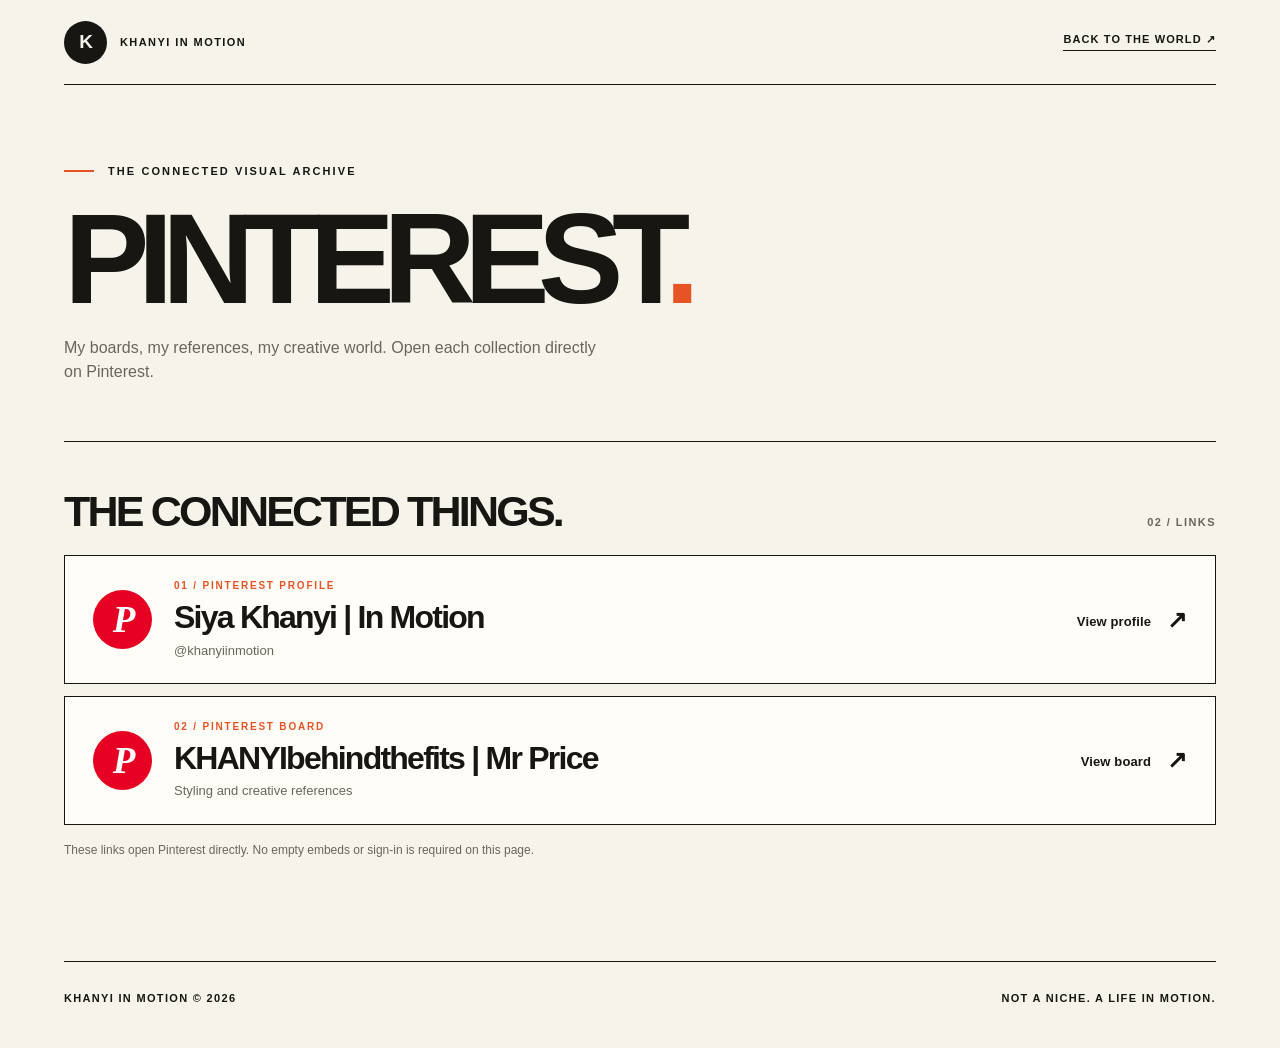
==== commit 50ecaec1: "Replace blank Pinterest embeds with direct profile and board buttons" ====
--- a/pinterest/index.html
+++ b/pinterest/index.html
@@ -1,95 +1,100 @@
 <!doctype html>
 <html lang="en">
 <head>
-<meta charset="utf-8">
-<meta name="viewport" content="width=device-width, initial-scale=1">
-<meta name="theme-color" content="#f6f3eb">
-<meta name="description" content="Khanyi in Motion — connected Pinterest profile and boards.">
-<title>Pinterest — Khanyi in Motion</title>
-<style>
-:root{--paper:#f6f3eb;--ink:#171613;--muted:#6b695f;--orange:#e65426;--white:#fffdf7;--line:#b9b3a6}
-*{box-sizing:border-box}
-html{scroll-behavior:smooth}
-body{margin:0;background:var(--paper);color:var(--ink);font-family:Arial,Helvetica,sans-serif;-webkit-font-smoothing:antialiased}
-a{color:inherit}
-.shell{max-width:1400px;margin:0 auto;padding:0 clamp(20px,5vw,72px)}
-.skip{position:absolute;left:-9999px}
-.skip:focus{left:15px;top:10px;background:#fff;padding:12px;z-index:100}
-.site-header{height:86px;border-bottom:1px solid var(--ink);display:flex;align-items:center;justify-content:space-between;gap:20px}
-.wordmark{display:flex;align-items:center;gap:12px;font-size:11px;font-weight:900;letter-spacing:.13em;text-decoration:none}
-.mark{display:grid;place-items:center;width:43px;height:43px;border-radius:50%;background:var(--ink);color:var(--paper);font-size:18px;letter-spacing:-.09em}
-.home-link{font-size:11px;letter-spacing:.13em;font-weight:900;text-decoration:none;text-transform:uppercase;border-bottom:1px solid currentColor;padding-bottom:5px}
-.home-link:hover,.external:hover{color:var(--orange)}
-.hero{padding:85px 0 55px;border-bottom:1px solid var(--ink)}
-.eyebrow{display:flex;align-items:center;gap:15px;font-size:11px;letter-spacing:.2em;text-transform:uppercase;font-weight:900}
-.eyebrow::before{content:"";width:30px;height:2px;background:var(--orange)}
-h1,h2,h3,p{margin-top:0}
-h1{font-size:clamp(64px,10vw,144px);line-height:.85;letter-spacing:-.09em;font-weight:900;margin:32px 0 0}
-h1 span{color:var(--orange)}
-.section{padding:48px 0 78px}
-.section-title{font-size:clamp(27px,3vw,42px);line-height:1.04;letter-spacing:-.065em;margin:14px 0 0}
-.gallery{display:grid;grid-template-columns:repeat(2,minmax(0,1fr));gap:18px;margin-top:32px}
-.profile-card,.featured-pinterest-card{padding:26px;background:var(--white);border:1px solid var(--ink);min-width:0;overflow:hidden}
-.profile-card{grid-column:1 / -1}
-.card-heading{display:flex;justify-content:space-between;align-items:flex-start;gap:20px}
-.board-meta{font-size:10px;color:var(--orange);font-weight:900;letter-spacing:.15em;text-transform:uppercase}
-.profile-card h3,.featured-pinterest-card h3{font-size:clamp(26px,3.1vw,42px);letter-spacing:-.06em;line-height:1.05;margin:13px 0 8px}
-.external{display:inline-flex;align-items:center;gap:6px;font-size:11px;line-height:1.5;font-weight:900;letter-spacing:.06em;text-decoration:underline;text-underline-offset:4px}
-.profile-embed,.featured-pinterest-preview{margin:25px 0 17px;width:100%;overflow:hidden;min-height:90px}
-.profile-embed{min-height:260px}
-.featured-pinterest-help{font-size:13px;line-height:1.5;color:var(--muted);margin-bottom:0}
-.featured-pinterest-placeholder{padding:22px;background:var(--paper);border:1px dashed var(--line);font-size:13px;line-height:1.6;color:var(--muted)}
-footer{border-top:1px solid var(--ink);padding:27px 0 48px;display:flex;flex-wrap:wrap;justify-content:space-between;gap:12px;font-size:11px;text-transform:uppercase;letter-spacing:.12em;font-weight:800}
-@media(max-width:720px){
-  .site-header{height:75px}
-  .wordmark{font-size:10px}.mark{width:38px;height:38px}
-  .home-link{font-size:10px}
-  .hero{padding:58px 0 45px}
-  h1{font-size:clamp(56px,14vw,100px)}
-  .section{padding:36px 0 55px}
-  .gallery{grid-template-columns:1fr;gap:14px}
-  .profile-card,.featured-pinterest-card{padding:19px}
-  .profile-card{grid-column:auto}
-  .profile-embed{min-height:180px}
-}
-</style>
+  <meta charset="utf-8">
+  <meta name="viewport" content="width=device-width,initial-scale=1">
+  <meta name="theme-color" content="#f6f3eb">
+  <meta name="description" content="Siya Khanyi's Pinterest profile and creative boards, connected to Khanyi in Motion.">
+  <title>Pinterest — Khanyi in Motion</title>
+  <style>
+    :root{--paper:#f6f3eb;--white:#fffdf7;--ink:#171613;--muted:#69665e;--orange:#e65426;--line:#beb7aa}
+    *{box-sizing:border-box}
+    html{scroll-behavior:smooth}
+    body{margin:0;min-height:100vh;background:var(--paper);color:var(--ink);font-family:Arial,Helvetica,sans-serif;-webkit-font-smoothing:antialiased}
+    a{color:inherit}
+    .shell{max-width:1320px;margin:0 auto;padding:0 clamp(20px,5vw,68px)}
+    .skip{position:absolute;left:-100vw;top:0;background:var(--white);padding:12px}
+    .skip:focus{left:12px;z-index:10}
+    .header{display:flex;align-items:center;justify-content:space-between;gap:16px;height:85px;border-bottom:1px solid var(--ink)}
+    .brand{display:flex;align-items:center;gap:13px;font-size:11px;font-weight:900;letter-spacing:.13em;text-decoration:none}
+    .mark{width:43px;height:43px;display:grid;place-items:center;border-radius:50%;background:var(--ink);color:var(--paper);font-size:19px;letter-spacing:-.07em}
+    .back{font-size:11px;font-weight:900;text-transform:uppercase;letter-spacing:.1em;text-decoration:none;border-bottom:1px solid currentColor;padding-bottom:4px}
+    .back:hover{color:var(--orange)}
+    .intro{padding:80px 0 57px;border-bottom:1px solid var(--ink)}
+    .eyebrow{display:flex;gap:14px;align-items:center;font-size:11px;font-weight:900;text-transform:uppercase;letter-spacing:.19em}
+    .eyebrow:before{content:"";width:30px;height:2px;background:var(--orange)}
+    h1{font-size:clamp(62px,10vw,142px);line-height:.84;font-weight:900;letter-spacing:-.09em;margin:28px 0 23px}
+    h1 span{color:var(--orange)}
+    .intro p{max-width:550px;margin:0;font-size:16px;line-height:1.5;color:var(--muted)}
+    .connections{padding:48px 0 90px}
+    .section-head{display:flex;align-items:baseline;justify-content:space-between;gap:18px;margin-bottom:22px}
+    h2{font-size:clamp(26px,4vw,43px);letter-spacing:-.065em;margin:0;line-height:1.02}
+    .count{font-size:11px;font-weight:900;letter-spacing:.13em;color:var(--muted);white-space:nowrap}
+    .links{display:grid;gap:12px}
+    .pinterest-link{display:flex;align-items:center;gap:22px;min-height:120px;padding:24px 28px;background:var(--white);border:1px solid var(--ink);text-decoration:none;transition:background .2s,color .2s,transform .2s}
+    .pinterest-link:hover{background:var(--ink);color:var(--white);transform:translateY(-2px)}
+    .pinterest-link:focus-visible{outline:3px solid var(--orange);outline-offset:3px}
+    .p-logo{flex:none;display:grid;place-items:center;width:59px;height:59px;border-radius:50%;background:#e60023;color:#fff;font-family:Georgia,serif;font-size:37px;font-weight:bold;font-style:italic;letter-spacing:-.09em}
+    .content{flex:1;min-width:0}
+    .type{display:block;margin-bottom:8px;font-size:10px;font-weight:900;letter-spacing:.18em;text-transform:uppercase;color:var(--orange)}
+    .name{display:block;font-size:clamp(22px,3vw,32px);line-height:1.13;font-weight:900;letter-spacing:-.055em}
+    .description{display:block;color:var(--muted);font-size:13px;margin-top:6px;line-height:1.35}
+    .pinterest-link:hover .description{color:#d9d4ca}
+    .action{flex:none;font-size:13px;font-weight:900;letter-spacing:.01em;white-space:nowrap}
+    .arrow{display:inline-block;font-size:24px;margin-left:12px;vertical-align:-2px}
+    .note{font-size:12px;color:var(--muted);margin-top:16px;line-height:1.5}
+    footer{border-top:1px solid var(--ink);padding:30px 0 44px;display:flex;justify-content:space-between;gap:16px;flex-wrap:wrap;font-size:11px;font-weight:800;letter-spacing:.12em;text-transform:uppercase}
+    @media(max-width:700px){
+      .header{height:74px}
+      .brand{font-size:10px;gap:9px}
+      .mark{width:38px;height:38px}
+      .back{font-size:9px}
+      .intro{padding:60px 0 43px}
+      h1{font-size:clamp(55px,14vw,100px)}
+      .intro p{font-size:14px}
+      .connections{padding:37px 0 65px}
+      .pinterest-link{padding:19px 16px;gap:14px;min-height:108px}
+      .p-logo{width:44px;height:44px;font-size:29px}
+      .type{font-size:9px}
+      .name{font-size:clamp(18px,5vw,24px)}
+      .description{font-size:12px}
+      .action{font-size:0}
+      .arrow{font-size:26px;margin-left:0}
+    }
+    @media(prefers-reduced-motion:reduce){.pinterest-link{transition:none}}
+  </style>
 </head>
 <body>
-<a class="skip" href="#connected">Skip to connected Pinterest</a>
+<a class="skip" href="#connected">Skip to Pinterest links</a>
 <div class="shell">
-  <header class="site-header">
-    <a class="wordmark" href="/" aria-label="Khanyi in Motion home"><span class="mark">K</span><span>KHANYI IN MOTION</span></a>
-    <a class="home-link" href="/">Back to the world ↗</a>
+  <header class="header">
+    <a class="brand" href="/" aria-label="Khanyi in Motion home"><span class="mark">K</span><span>KHANYI IN MOTION</span></a>
+    <a class="back" href="/">Back to the world ↗</a>
   </header>
-  <main id="connected">
-    <section class="hero" aria-labelledby="page-title">
+  <main>
+    <section class="intro" aria-labelledby="page-title">
       <div class="eyebrow">The connected visual archive</div>
       <h1 id="page-title">PINTEREST<span>.</span></h1>
+      <p>My boards, my references, my creative world. Open each collection directly on Pinterest.</p>
     </section>
-    <section class="section" aria-labelledby="connected-title">
-      <div class="eyebrow">Live connections</div>
-      <h2 class="section-title" id="connected-title">THE CONNECTED THINGS.</h2>
-      <div class="gallery">
-        <article class="profile-card">
-          <div class="card-heading">
-            <div><span class="board-meta">Pinterest / profile</span><h3>@khanyiinmotion</h3></div>
-            <a class="external" href="https://www.pinterest.com/khanyiinmotion/" target="_blank" rel="noopener noreferrer">Open profile ↗</a>
-          </div>
-          <div class="profile-embed" aria-label="Public Pinterest profile">
-            <a data-pin-do="embedUser"
-               data-pin-board-width="880"
-               data-pin-scale-height="320"
-               data-pin-scale-width="95"
-               href="https://www.pinterest.com/khanyiinmotion/">View @khanyiinmotion on Pinterest</a>
-          </div>
-        </article>
-        <div id="featured-pinterest" style="display:contents" aria-label="Connected Pinterest links"></div>
+    <section class="connections" id="connected" aria-labelledby="connections-title">
+      <div class="section-head"><h2 id="connections-title">THE CONNECTED THINGS.</h2><span class="count">02 / LINKS</span></div>
+      <div class="links">
+        <a class="pinterest-link" href="https://www.pinterest.com/khanyiinmotion/" target="_blank" rel="noopener noreferrer" aria-label="Open Siya Khanyi's Pinterest profile">
+          <span class="p-logo" aria-hidden="true">P</span>
+          <span class="content"><span class="type">01 / Pinterest profile</span><span class="name">Siya Khanyi | In Motion</span><span class="description">@khanyiinmotion</span></span>
+          <span class="action">View profile <span class="arrow" aria-hidden="true">↗</span></span>
+        </a>
+        <a class="pinterest-link" href="https://pin.it/614Wbjj9F" target="_blank" rel="noopener noreferrer" aria-label="Open KHANYIbehindthefits Mr Price Pinterest board">
+          <span class="p-logo" aria-hidden="true">P</span>
+          <span class="content"><span class="type">02 / Pinterest board</span><span class="name">KHANYIbehindthefits | Mr Price</span><span class="description">Styling and creative references</span></span>
+          <span class="action">View board <span class="arrow" aria-hidden="true">↗</span></span>
+        </a>
       </div>
+      <p class="note">These links open Pinterest directly. No empty embeds or sign-in is required on this page.</p>
     </section>
   </main>
   <footer><span>KHANYI IN MOTION © 2026</span><span>NOT A NICHE. A LIFE IN MOTION.</span></footer>
 </div>
-<script async defer src="https://assets.pinterest.com/js/pinit.js" data-pinterest-script="1"></script>
-<script defer src="/pinterest/live-links.js"></script>
 </body>
 </html>
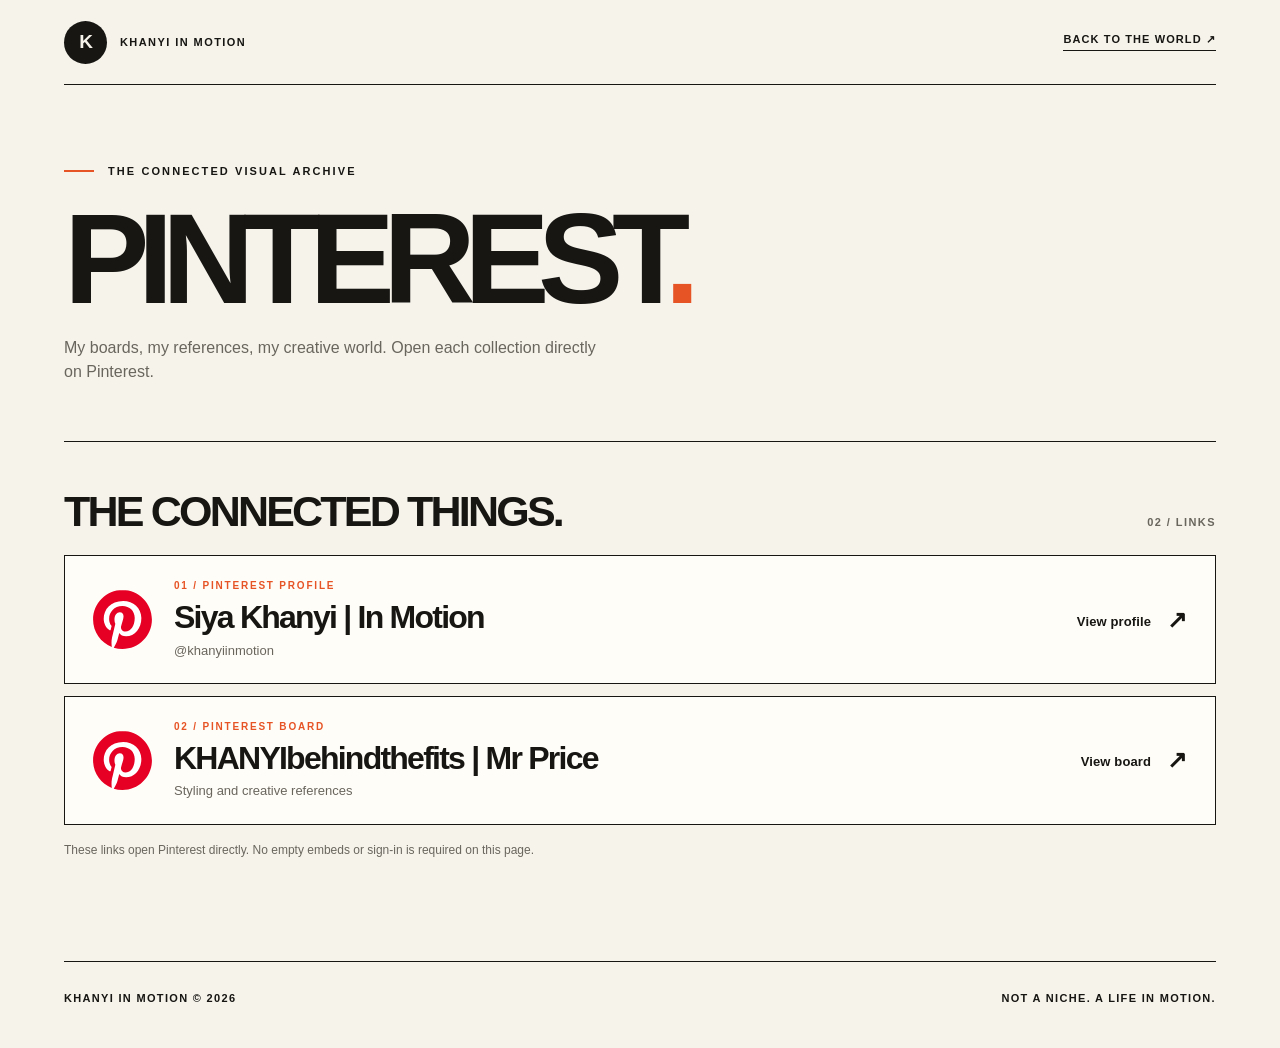
==== commit 86933a20: "Use Pinterest official-brand badge for profile and board buttons" ====
--- a/pinterest/index.html
+++ b/pinterest/index.html
@@ -34,7 +34,7 @@
     .pinterest-link{display:flex;align-items:center;gap:22px;min-height:120px;padding:24px 28px;background:var(--white);border:1px solid var(--ink);text-decoration:none;transition:background .2s,color .2s,transform .2s}
     .pinterest-link:hover{background:var(--ink);color:var(--white);transform:translateY(-2px)}
     .pinterest-link:focus-visible{outline:3px solid var(--orange);outline-offset:3px}
-    .p-logo{flex:none;display:grid;place-items:center;width:59px;height:59px;border-radius:50%;background:#e60023;color:#fff;font-family:Georgia,serif;font-size:37px;font-weight:bold;font-style:italic;letter-spacing:-.09em}
+    .p-logo{flex:none;display:block;width:59px;height:59px;object-fit:contain}
     .content{flex:1;min-width:0}
     .type{display:block;margin-bottom:8px;font-size:10px;font-weight:900;letter-spacing:.18em;text-transform:uppercase;color:var(--orange)}
     .name{display:block;font-size:clamp(22px,3vw,32px);line-height:1.13;font-weight:900;letter-spacing:-.055em}
@@ -54,7 +54,7 @@
       .intro p{font-size:14px}
       .connections{padding:37px 0 65px}
       .pinterest-link{padding:19px 16px;gap:14px;min-height:108px}
-      .p-logo{width:44px;height:44px;font-size:29px}
+      .p-logo{width:44px;height:44px}
       .type{font-size:9px}
       .name{font-size:clamp(18px,5vw,24px)}
       .description{font-size:12px}
@@ -81,12 +81,12 @@
       <div class="section-head"><h2 id="connections-title">THE CONNECTED THINGS.</h2><span class="count">02 / LINKS</span></div>
       <div class="links">
         <a class="pinterest-link" href="https://www.pinterest.com/khanyiinmotion/" target="_blank" rel="noopener noreferrer" aria-label="Open Siya Khanyi's Pinterest profile">
-          <span class="p-logo" aria-hidden="true">P</span>
+          <img class="p-logo" src="/assets/brand/pinterest.svg" width="59" height="59" alt="" aria-hidden="true">
           <span class="content"><span class="type">01 / Pinterest profile</span><span class="name">Siya Khanyi | In Motion</span><span class="description">@khanyiinmotion</span></span>
           <span class="action">View profile <span class="arrow" aria-hidden="true">↗</span></span>
         </a>
         <a class="pinterest-link" href="https://pin.it/614Wbjj9F" target="_blank" rel="noopener noreferrer" aria-label="Open KHANYIbehindthefits Mr Price Pinterest board">
-          <span class="p-logo" aria-hidden="true">P</span>
+          <img class="p-logo" src="/assets/brand/pinterest.svg" width="59" height="59" alt="" aria-hidden="true">
           <span class="content"><span class="type">02 / Pinterest board</span><span class="name">KHANYIbehindthefits | Mr Price</span><span class="description">Styling and creative references</span></span>
           <span class="action">View board <span class="arrow" aria-hidden="true">↗</span></span>
         </a>
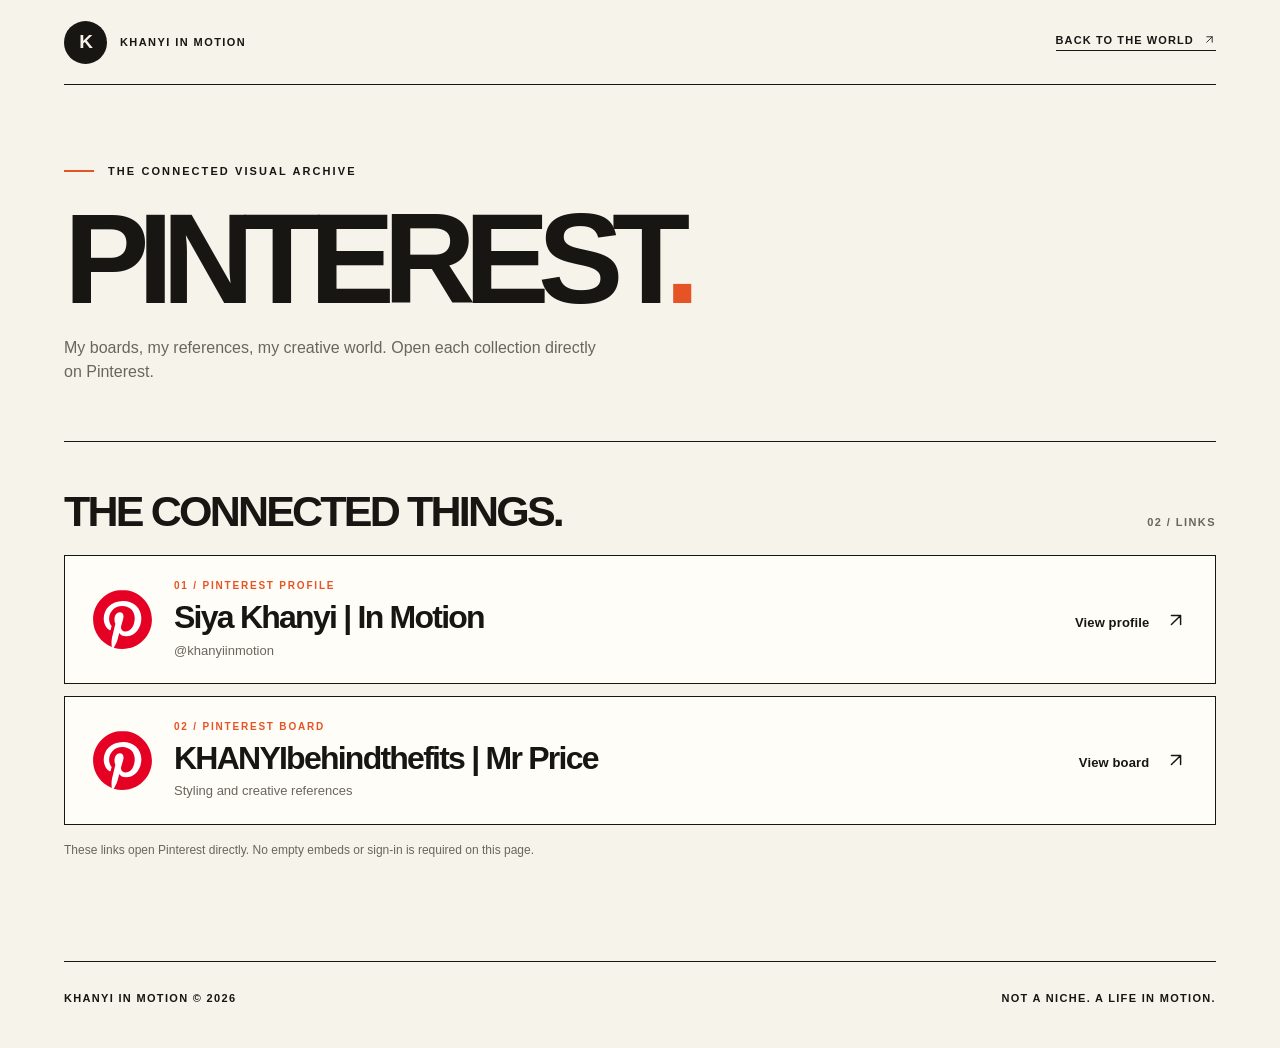
==== commit f3ef7c11: "Use fine line SVG arrows throughout Pinterest Studio" ====
--- a/pinterest/index.html
+++ b/pinterest/index.html
@@ -62,6 +62,12 @@
       .arrow{font-size:26px;margin-left:0}
     }
     @media(prefers-reduced-motion:reduce){.pinterest-link{transition:none}}
+  
+    /* Precision outline icons — no font-dependent symbol arrows. */
+    .line-icon{display:inline-block;width:1em;height:1em;vertical-align:-.16em;stroke:currentColor;fill:none}
+    .back .line-icon{width:13px;height:13px;margin-left:5px}
+    .action .line-icon{width:22px;height:22px}
+    @media(max-width:700px){.action .line-icon{width:24px;height:24px}}
   </style>
 </head>
 <body>
@@ -69,7 +75,7 @@
 <div class="shell">
   <header class="header">
     <a class="brand" href="/" aria-label="Khanyi in Motion home"><span class="mark">K</span><span>KHANYI IN MOTION</span></a>
-    <a class="back" href="/">Back to the world ↗</a>
+    <a class="back" href="/">Back to the world <svg class="line-icon" viewBox="0 0 24 24" fill="none" stroke="currentColor" stroke-width="1.6" stroke-linecap="round" stroke-linejoin="round" aria-hidden="true" focusable="false"><path d="M7 17 17 7M7 7h10v10"/></svg></a>
   </header>
   <main>
     <section class="intro" aria-labelledby="page-title">
@@ -83,12 +89,12 @@
         <a class="pinterest-link" href="https://www.pinterest.com/khanyiinmotion/" target="_blank" rel="noopener noreferrer" aria-label="Open Siya Khanyi's Pinterest profile">
           <img class="p-logo" src="/assets/brand/pinterest.svg" width="59" height="59" alt="" aria-hidden="true">
           <span class="content"><span class="type">01 / Pinterest profile</span><span class="name">Siya Khanyi | In Motion</span><span class="description">@khanyiinmotion</span></span>
-          <span class="action">View profile <span class="arrow" aria-hidden="true">↗</span></span>
+          <span class="action">View profile <svg class="arrow line-icon" viewBox="0 0 24 24" fill="none" stroke="currentColor" stroke-width="1.6" stroke-linecap="round" stroke-linejoin="round" aria-hidden="true" focusable="false"><path d="M7 17 17 7M7 7h10v10"/></svg></span>
         </a>
         <a class="pinterest-link" href="https://pin.it/614Wbjj9F" target="_blank" rel="noopener noreferrer" aria-label="Open KHANYIbehindthefits Mr Price Pinterest board">
           <img class="p-logo" src="/assets/brand/pinterest.svg" width="59" height="59" alt="" aria-hidden="true">
           <span class="content"><span class="type">02 / Pinterest board</span><span class="name">KHANYIbehindthefits | Mr Price</span><span class="description">Styling and creative references</span></span>
-          <span class="action">View board <span class="arrow" aria-hidden="true">↗</span></span>
+          <span class="action">View board <svg class="arrow line-icon" viewBox="0 0 24 24" fill="none" stroke="currentColor" stroke-width="1.6" stroke-linecap="round" stroke-linejoin="round" aria-hidden="true" focusable="false"><path d="M7 17 17 7M7 7h10v10"/></svg></span>
         </a>
       </div>
       <p class="note">These links open Pinterest directly. No empty embeds or sign-in is required on this page.</p>
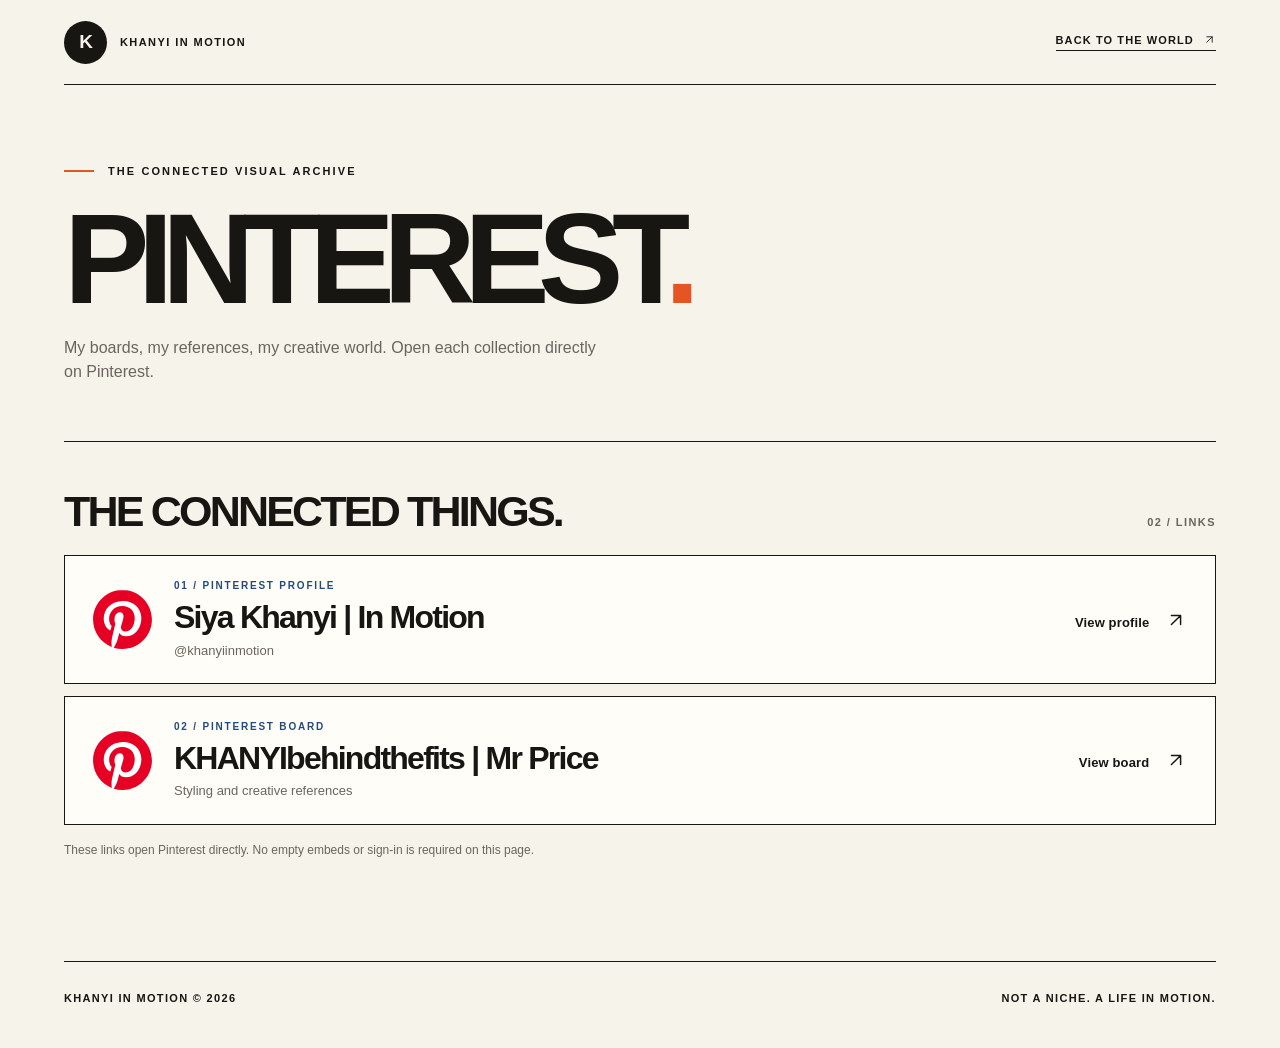
==== commit 709b7e44: "Improve Pinterest collection-label accessibility" ====
--- a/pinterest/index.html
+++ b/pinterest/index.html
@@ -68,7 +68,10 @@
     .back .line-icon{width:13px;height:13px;margin-left:5px}
     .action .line-icon{width:22px;height:22px}
     @media(max-width:700px){.action .line-icon{width:24px;height:24px}}
-  </style>
+  
+/* Ensure category labels have readable contrast on ivory cards. */
+.pinterest-link .type,.pinterest-link .eyebrow{color:#244a7d!important}
+</style>
 </head>
 <body>
 <a class="skip" href="#connected">Skip to Pinterest links</a>
